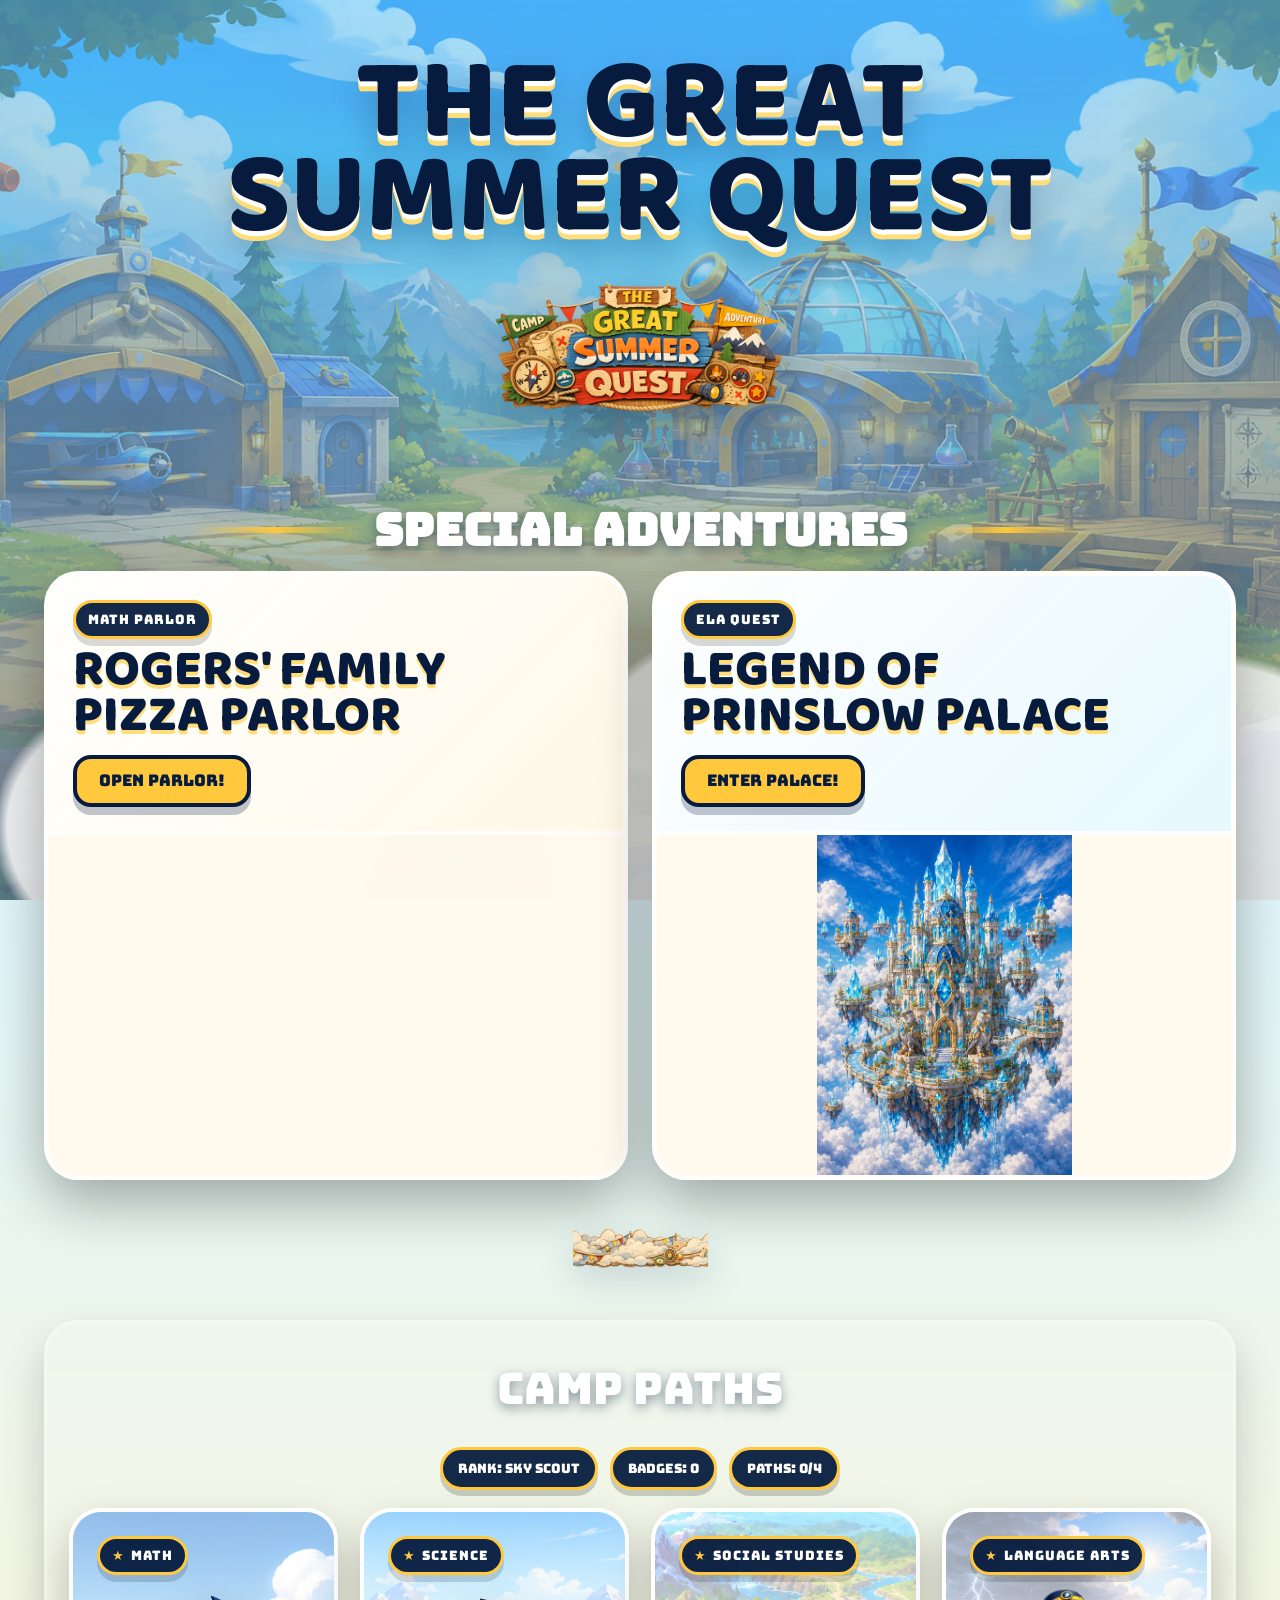
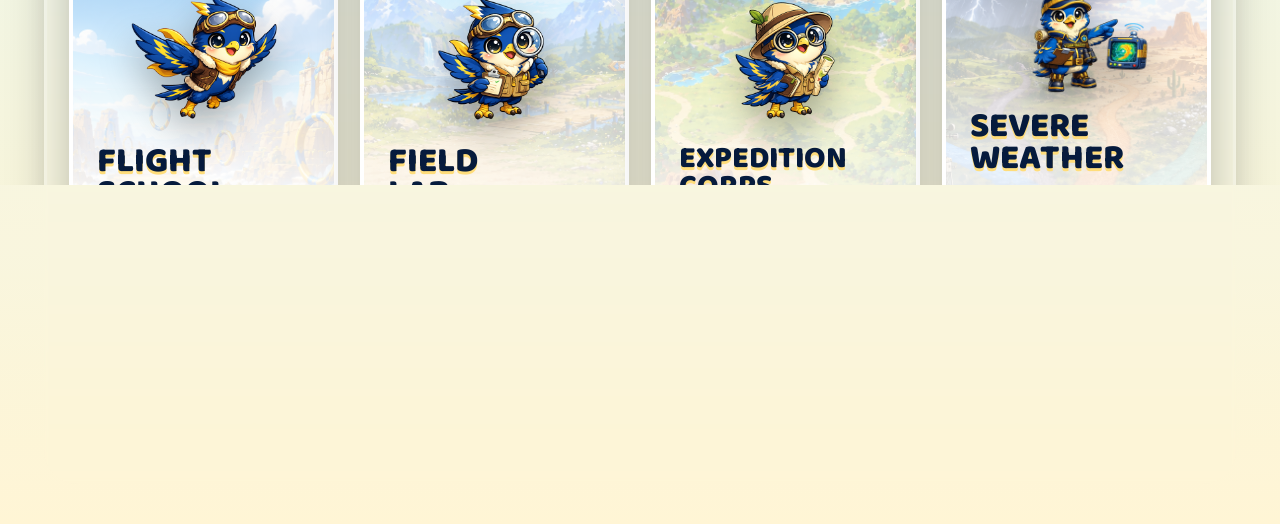
==== index.html @ ef9c2840 "Add files via upload" ====
<!DOCTYPE html>
<html lang="en">
<head>
<meta charset="UTF-8" />
<meta name="viewport" content="width=device-width, initial-scale=1.0" />
<title>The Great Summer Quest</title>
<link rel="preconnect" href="https://fonts.googleapis.com">
<link rel="preconnect" href="https://fonts.gstatic.com" crossorigin>
<link href="https://fonts.googleapis.com/css2?family=Baloo+2:wght@700;800&family=Bungee&family=Atkinson+Hyperlegible:wght@400;700;800&display=swap" rel="stylesheet">
<style>
:root{--navy:#061b3d;--gold:#ffc83d;--gold2:#ffdd7a;--cream:#fff8e7;--ink:#071b3b;--shadow:0 22px 56px rgba(0,0,0,.32)}
*{box-sizing:border-box}html,body{min-height:100%}
body{margin:0;font-family:'Atkinson Hyperlegible',system-ui,sans-serif;color:var(--ink);background:linear-gradient(180deg,#7fd0ff 0%,#dff7ff 38%,#fff4cf 100%);overflow-x:hidden}
body:before{content:"";position:fixed;inset:0;background-image:url('bg-summer-quest-sky.png'),url('bg-camp.png');background-size:cover;background-position:center;opacity:.42;filter:saturate(1.08) contrast(1.02);pointer-events:none}
body:after{content:"";position:fixed;inset:0;background:radial-gradient(ellipse at 15% 92%,rgba(255,255,255,.88) 0 12%,transparent 13%),radial-gradient(ellipse at 58% 95%,rgba(255,255,255,.78) 0 18%,transparent 19%),radial-gradient(ellipse at 92% 90%,rgba(255,255,255,.82) 0 13%,transparent 14%),linear-gradient(180deg,rgba(6,27,61,.02),rgba(6,27,61,.35));pointer-events:none}
a{text-decoration:none;color:inherit}.page{position:relative;z-index:1;min-height:100vh;padding:28px clamp(16px,4vw,44px) 40px;display:grid;gap:28px}
.title-screen{min-height:300px;display:grid;place-items:center;text-align:center;padding:28px 10px 8px}
.main-title{font-family:'Baloo 2',system-ui,sans-serif;font-weight:800;font-size:clamp(54px,9vw,132px);line-height:.82;margin:0;color:var(--navy);text-shadow:0 5px 0 #fff,0 10px 0 var(--gold2),0 20px 32px rgba(6,27,61,.28);text-transform:uppercase}
.quest-sign{width:min(760px,86vw);max-height:210px;object-fit:contain;margin-top:12px;filter:drop-shadow(0 22px 28px rgba(6,27,61,.28));animation:signFloat 2.8s ease-in-out infinite alternate}@keyframes signFloat{from{transform:translateY(4px) rotate(-.4deg)}to{transform:translateY(-8px) rotate(.4deg)}}
.section-shell{display:grid;gap:18px}.section-heading{display:flex;align-items:center;justify-content:center;gap:14px;text-align:center;color:white;text-shadow:0 4px 12px rgba(6,27,61,.42)}.section-heading h2{font-family:'Bungee',system-ui;font-size:clamp(26px,3.5vw,48px);line-height:1;margin:0;color:white}.section-heading:before,.section-heading:after{content:"";height:6px;width:min(170px,18vw);border-radius:999px;background:linear-gradient(90deg,transparent,var(--gold),transparent);box-shadow:0 3px 12px rgba(255,200,61,.4)}
.destinations{display:grid;grid-template-columns:repeat(2,minmax(0,1fr));gap:24px}.destination-card{position:relative;overflow:hidden;border-radius:34px;border:5px solid rgba(255,255,255,.84);box-shadow:var(--shadow);color:var(--navy);background:rgba(255,248,231,.98);display:grid;grid-template-rows:auto minmax(340px,1fr);min-height:570px;transform:translateY(0);transition:transform .24s ease,box-shadow .24s ease,border-color .24s ease}.destination-card:hover,.destination-card:focus-visible{transform:translateY(-8px);border-color:var(--gold);box-shadow:0 32px 70px rgba(0,0,0,.42);outline:none}
.destination-copy{position:relative;z-index:2;padding:24px;display:grid;gap:8px;align-content:start;background:linear-gradient(135deg,rgba(255,255,255,.98),rgba(255,248,231,.96));border-bottom:4px solid rgba(255,255,255,.86)}.destination-card.palace .destination-copy{background:linear-gradient(135deg,rgba(255,255,255,.98),rgba(229,248,255,.97))}
.destination-kicker,.subject{justify-self:start;font-family:'Bungee',system-ui;font-size:13px;letter-spacing:.08em;color:white;background:rgba(6,27,61,.94);border:3px solid var(--gold);border-radius:999px;padding:8px 12px;box-shadow:0 7px 0 rgba(0,0,0,.15)}.subject:before{content:"★";margin-right:6px;color:var(--gold)}
.destination-title{font-family:'Baloo 2',system-ui,sans-serif;font-weight:800;font-size:clamp(34px,4vw,60px);line-height:.9;margin:0;color:var(--navy);text-shadow:0 4px 0 var(--gold2);text-transform:uppercase}
.destination-button,.game-button{justify-self:start;display:inline-flex;align-items:center;justify-content:center;min-height:52px;margin-top:8px;padding:0 22px;border-radius:18px;border:4px solid var(--navy);background:var(--gold);color:var(--navy);font-family:'Bungee',system-ui;font-size:16px;box-shadow:0 8px 0 rgba(6,27,61,.25);transition:transform .18s ease,box-shadow .18s ease}.destination-card:hover .destination-button,.path-card:hover .game-button,.destination-card:focus-visible .destination-button,.path-card:focus-visible .game-button{transform:translateY(-2px);box-shadow:0 10px 0 rgba(6,27,61,.25)}
.destination-image{min-height:340px;background-image:var(--dest-img);background-size:contain;background-repeat:no-repeat;background-position:center;background-color:rgba(255,255,255,.22);transition:transform .28s ease,filter .28s ease}.destination-card.pizza .destination-image{background-size:cover}.destination-card:hover .destination-image,.destination-card:focus-visible .destination-image{transform:scale(1.035);filter:saturate(1.06) brightness(1.03)}.destination-card.pizza{--dest-img:url('card-pizza-parlor.png')}.destination-card.palace{--dest-img:url('card-prinslow-palace.png')}
.cloud-divider{height:90px;background:url('cloud-divider.png') center/contain no-repeat;filter:drop-shadow(0 12px 18px rgba(6,27,61,.16));margin:-4px 0 -2px}
.camp-section{display:grid;gap:18px;background:rgba(255,255,255,.13);border:3px solid rgba(255,255,255,.26);border-radius:34px;padding:22px;box-shadow:0 20px 42px rgba(0,0,0,.18);backdrop-filter:blur(2px)}.camp-banner{display:grid;place-items:center;min-height:96px;background:url('camp-paths-banner.png') center/contain no-repeat;margin:-4px 0 -8px}.camp-title-fallback{font-family:'Bungee',system-ui;color:white;text-shadow:0 4px 12px rgba(6,27,61,.42);font-size:clamp(28px,3.4vw,46px);line-height:1}
.camp-progress-row{display:flex;justify-content:center;flex-wrap:wrap;gap:12px}.chip{font-family:'Bungee',system-ui;font-size:13px;color:#fff;background:rgba(6,27,61,.94);border:3px solid var(--gold);border-radius:999px;padding:10px 15px;box-shadow:0 6px 0 rgba(0,0,0,.18)}
.paths{display:grid;grid-template-columns:repeat(4,minmax(0,1fr));gap:22px}.path-card{min-height:315px;display:flex;flex-direction:column;justify-content:space-between;color:var(--navy);border:4px solid rgba(255,255,255,.82);border-radius:32px;overflow:hidden;background:rgba(255,255,255,.94);box-shadow:0 20px 42px rgba(0,0,0,.25);position:relative;transform:translateY(0);transition:transform .22s ease,box-shadow .22s ease,border-color .22s ease}.path-card:hover,.path-card:focus-visible{transform:translateY(-8px);box-shadow:0 26px 54px rgba(0,0,0,.34);border-color:var(--gold);outline:none}.path-card:before{content:"";position:absolute;inset:0;background-size:cover;background-position:center;opacity:.68;transform:scale(1.04);transition:opacity .22s ease,transform .22s ease}.path-card:hover:before{opacity:.84;transform:scale(1.08)}.path-card:after{content:"";position:absolute;inset:0;background:linear-gradient(180deg,rgba(255,255,255,.26) 0%,rgba(255,255,255,.78) 56%,rgba(255,255,255,.97) 100%)}
.flight:before{background-image:url('bg-canyon.png')}.lab:before{background-image:url('bg-lab.png')}.expedition:before{background-image:url('bg-geography.png')}.storm:before{background-image:url('bg-storm.png')}.card-inner{position:relative;z-index:1;min-height:315px;display:grid;grid-template-rows:auto 1fr auto;padding:24px}.character-wrap{display:flex;align-items:center;justify-content:center;min-height:135px}.path-character{width:178px;max-height:170px;object-fit:contain;filter:drop-shadow(0 17px 18px rgba(0,0,0,.31));transition:transform .22s ease}.path-card:hover .path-character{transform:translateY(-6px) scale(1.07)}.path-title{font-family:'Baloo 2',system-ui,sans-serif;font-weight:800;font-size:clamp(31px,2.75vw,45px);line-height:.92;margin:0 0 8px;color:var(--navy);text-transform:uppercase;text-shadow:0 3px 0 var(--gold2)}.expedition-title{font-size:clamp(27px,2.4vw,39px)}.path-line{margin:0 0 14px;font-size:17px;line-height:1.28;font-weight:900;color:#12325d}.button-row{display:flex;align-items:center;justify-content:flex-start}
.camp-goal{display:flex;align-items:center;justify-content:space-between;gap:18px;background:rgba(255,248,231,.94);border:4px solid rgba(255,255,255,.74);border-radius:28px;padding:18px 22px;color:var(--navy)}.camp-goal strong{font-family:'Bungee',system-ui;font-size:clamp(18px,2vw,26px)}.goal-track{flex:1;height:18px;min-width:160px;border-radius:999px;background:#d6e2ef;border:3px solid #fff;overflow:hidden;box-shadow:inset 0 2px 6px rgba(0,0,0,.16)}.goal-fill{height:100%;width:0%;background:linear-gradient(90deg,var(--gold),#52d273);border-radius:999px;transition:width .4s ease}.wipe{position:fixed;inset:0;z-index:10;background:radial-gradient(circle at center,var(--gold) 0%,var(--navy) 70%);opacity:0;pointer-events:none;transform:scale(.6);transition:opacity .24s ease,transform .34s ease}.wipe.on{opacity:1;transform:scale(1.4)}
.sparkle-layer{position:fixed;inset:0;z-index:0;overflow:hidden;pointer-events:none}.sparkle{position:absolute;width:9px;height:9px;border-radius:50%;background:rgba(255,200,61,.72);box-shadow:0 0 18px rgba(255,221,122,.85);animation:sparkleFloat var(--speed,8s) ease-in-out infinite alternate;opacity:.72}@keyframes sparkleFloat{from{transform:translate3d(0,0,0) scale(.72)}to{transform:translate3d(var(--drift,24px),-34px,0) scale(1.12)}}
@media (prefers-reduced-motion:reduce){.quest-sign,.sparkle{animation:none}.path-card,.path-card:hover,.path-card:focus-visible,.destination-card,.destination-card:hover,.destination-card:focus-visible{transition:none;transform:none}}
@media (max-width:1180px){.paths{grid-template-columns:repeat(2,1fr)}.destinations{grid-template-columns:1fr}.destination-card{min-height:540px}}
@media (max-width:760px){.page{padding:18px 14px 30px;gap:22px}.title-screen{min-height:240px}.main-title{font-size:clamp(48px,15vw,76px)}.quest-sign{max-height:150px}.destination-card{grid-template-rows:auto minmax(260px,1fr);min-height:0}.destination-image{min-height:280px}.destination-title{font-size:38px}.paths{grid-template-columns:1fr}.path-card,.card-inner{min-height:285px}.camp-goal{flex-direction:column;text-align:center}.goal-track{width:100%}}
</style>
</head>
<body>
<div class="sparkle-layer" aria-hidden="true"></div>
<div class="page">
<header class="title-screen" aria-label="The Great Summer Quest"><div><h1 class="main-title">THE GREAT<br>SUMMER QUEST</h1><img class="quest-sign" src="hero-summer-quest-sign.png" alt="" aria-hidden="true"></div></header>

<section class="section-shell" aria-label="Special Adventures">
<div class="section-heading"><h2>SPECIAL ADVENTURES</h2></div>
<div class="destinations">
<a class="destination-card pizza" href="pizza-parlor.html" data-go aria-label="Open The Rogers' Family Pizza Parlor"><div class="destination-copy"><div class="destination-kicker">MATH PARLOR</div><h2 class="destination-title">Rogers' Family<br>Pizza Parlor</h2><span class="destination-button">OPEN PARLOR!</span></div><div class="destination-image" aria-hidden="true"></div></a>
<a class="destination-card palace" href="prinslow-palace.html" data-go aria-label="Open Legend of Prinslow Palace"><div class="destination-copy"><div class="destination-kicker">ELA QUEST</div><h2 class="destination-title">Legend of<br>Prinslow Palace</h2><span class="destination-button">ENTER PALACE!</span></div><div class="destination-image" aria-hidden="true"></div></a>
</div>
</section>

<div class="cloud-divider" aria-hidden="true"></div>

<section class="camp-section" aria-label="Camp Paths">
<div class="camp-banner" aria-hidden="true"><span class="camp-title-fallback">CAMP PATHS</span></div>
<div class="camp-progress-row" aria-label="Camp progress tracker"><span class="chip">RANK: <span id="rankName">SKY SCOUT</span></span><span class="chip">BADGES: <span id="badgeCount">0</span></span><span class="chip">PATHS: <span id="pathCount">0</span>/4</span></div>
<main class="paths" aria-label="Choose a Falcon Adventure Camp path">
<a class="path-card flight" href="flight-school.html" data-go><div class="card-inner"><div class="subject">MATH</div><div class="character-wrap"><img class="path-character" src="falcon-pilot.png" alt="Pilot falcon"></div><div><h2 class="path-title">Flight<br>School</h2><p class="path-line">Earn math badges in the sky.</p><div class="button-row"><span class="game-button">TAKE OFF!</span></div></div></div></a>
<a class="path-card lab" href="field-lab.html" data-go><div class="card-inner"><div class="subject">SCIENCE</div><div class="character-wrap"><img class="path-character" src="falcon-science.png" alt="Scientist falcon"></div><div><h2 class="path-title">Field<br>Lab</h2><p class="path-line">Explore habitats, animals, and weather.</p><div class="button-row"><span class="game-button">EXPLORE!</span></div></div></div></a>
<a class="path-card expedition" href="expedition-corps.html" data-go><div class="card-inner"><div class="subject">SOCIAL STUDIES</div><div class="character-wrap"><img class="path-character" src="falcon-explorer.png" alt="Explorer falcon"></div><div><h2 class="path-title expedition-title">Expedition<br>Corps</h2><p class="path-line">Explore helpers, places, and choices.</p><div class="button-row"><span class="game-button">LET'S GO!</span></div></div></div></a>
<a class="path-card storm" href="storm-watch.html" data-go><div class="card-inner"><div class="subject">LANGUAGE ARTS</div><div class="character-wrap"><img class="path-character" src="falcon-storm-tracker-card.png" alt="Storm tracker falcon"></div><div><h2 class="path-title">Severe<br>Weather</h2><p class="path-line">Track storms, study climates, and plan a story.</p><div class="button-row"><span class="game-button">START!</span></div></div></div></a>
</main>
<section class="camp-goal" aria-label="Camp progress"><strong>🏆 COMPLETE ALL 4 PATHS</strong><div class="goal-track"><div class="goal-fill" id="goalFill"></div></div><strong id="goalText">0%</strong></section>
</section>
</div>
<div class="wipe" id="wipe" aria-hidden="true"></div>
<script>
(()=>{const layer=document.querySelector('.sparkle-layer');if(layer&&!window.matchMedia('(prefers-reduced-motion: reduce)').matches){const spots=[[8,82,18],[18,20,28],[31,74,36],[48,18,22],[62,78,30],[77,24,26],[89,70,34],[94,38,20]];spots.forEach(([left,top,drift],i)=>{const dot=document.createElement('span');dot.className='sparkle';dot.style.left=left+'%';dot.style.top=top+'%';dot.style.setProperty('--drift',drift+'px');dot.style.setProperty('--speed',(6+(i%4))+'s');dot.style.animationDelay=(-i*.7)+'s';layer.appendChild(dot);});}})();
</script>
<script src="camp.js"></script>
<script src="dev-tools.js"></script>
</body>
</html>
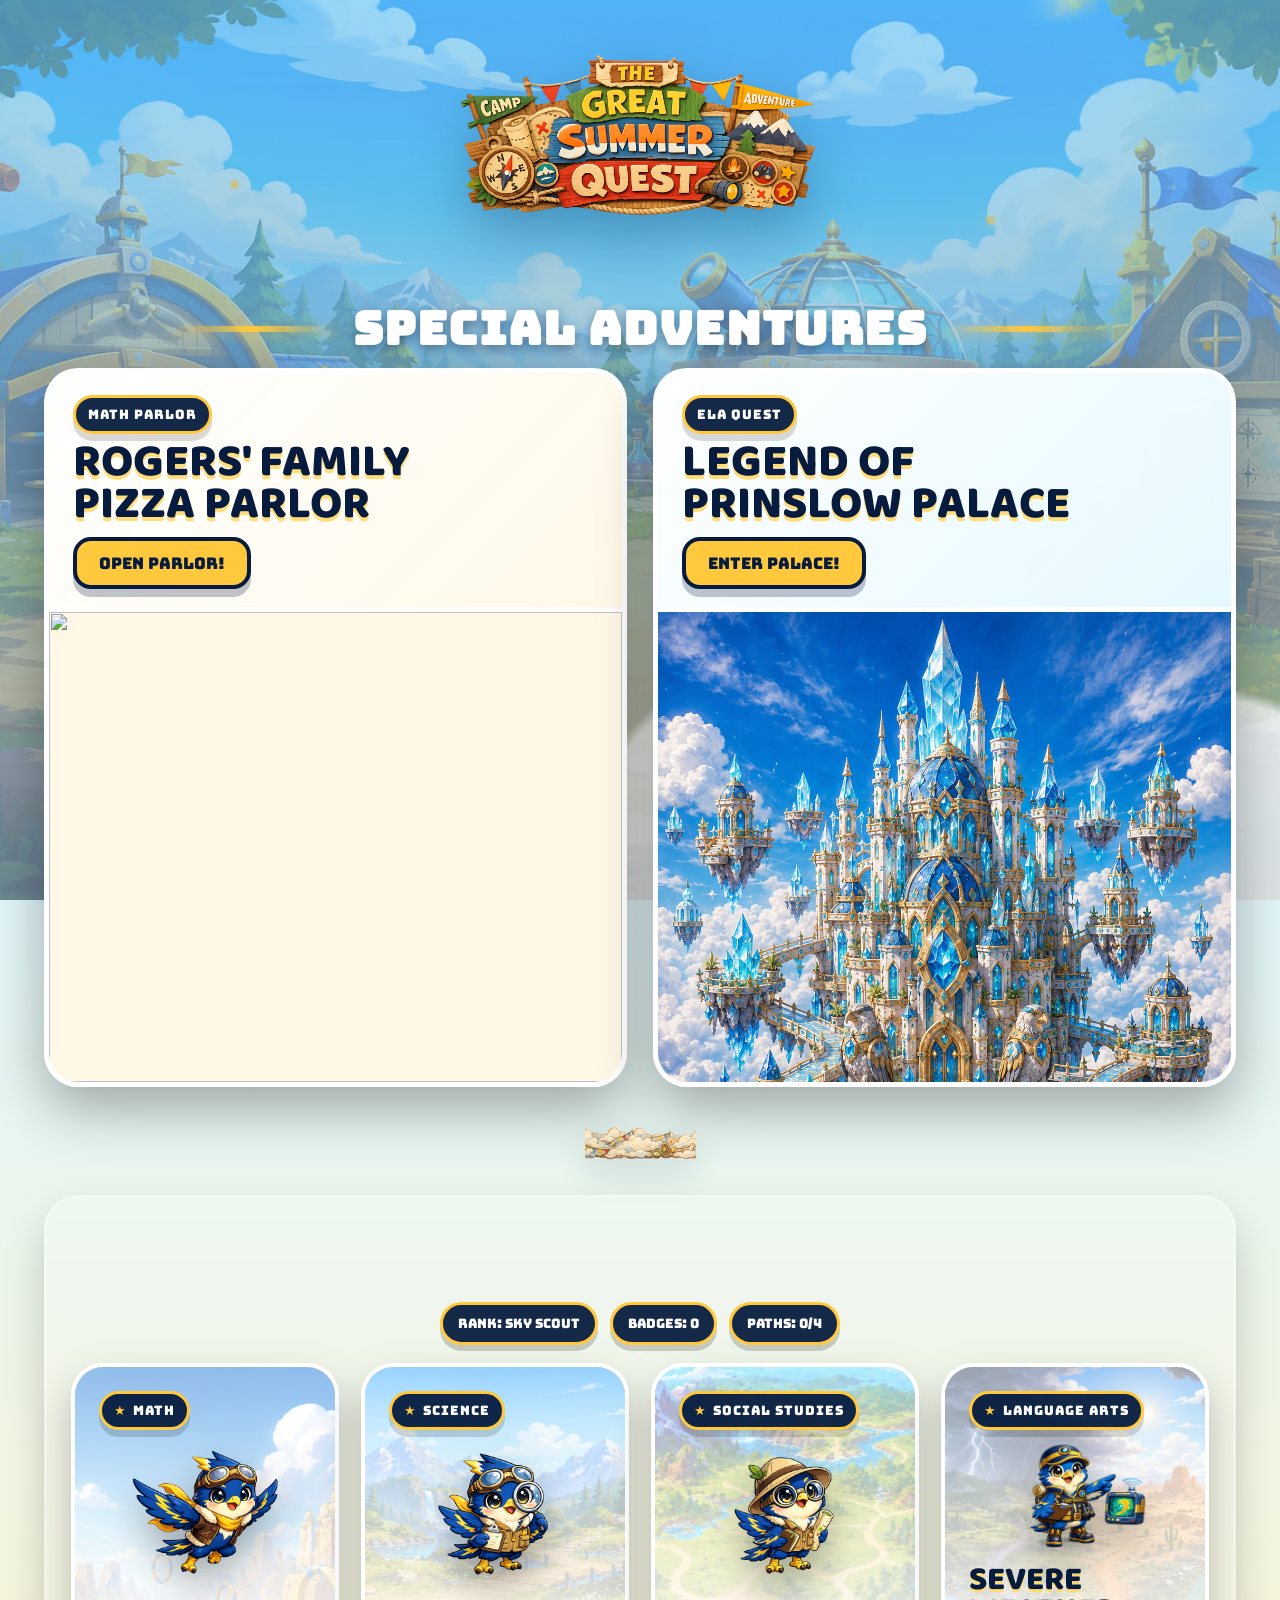
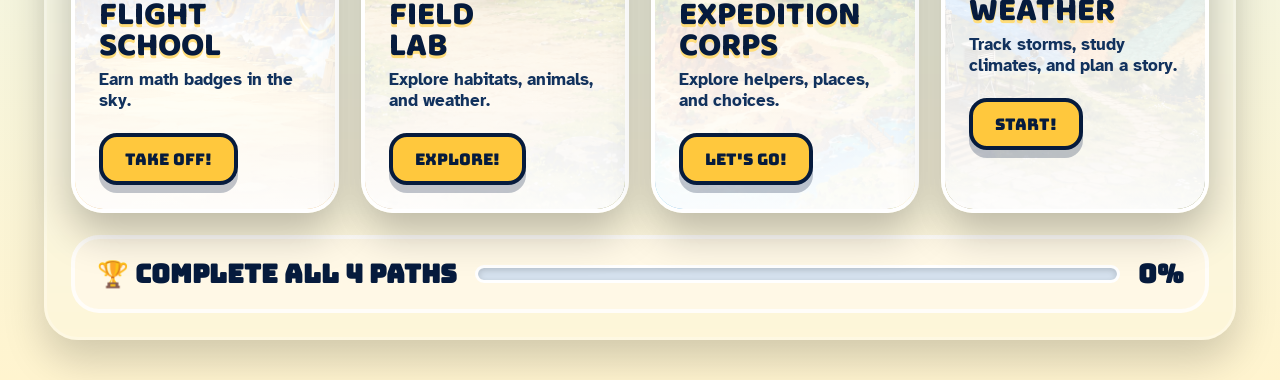
==== commit 39d782ec: "Add files via upload" ====
--- a/index.html
+++ b/index.html
@@ -34,25 +34,201 @@
 @media (prefers-reduced-motion:reduce){.quest-sign,.sparkle{animation:none}.path-card,.path-card:hover,.path-card:focus-visible,.destination-card,.destination-card:hover,.destination-card:focus-visible{transition:none;transform:none}}
 @media (max-width:1180px){.paths{grid-template-columns:repeat(2,1fr)}.destinations{grid-template-columns:1fr}.destination-card{min-height:540px}}
 @media (max-width:760px){.page{padding:18px 14px 30px;gap:22px}.title-screen{min-height:240px}.main-title{font-size:clamp(48px,15vw,76px)}.quest-sign{max-height:150px}.destination-card{grid-template-rows:auto minmax(260px,1fr);min-height:0}.destination-image{min-height:280px}.destination-title{font-size:38px}.paths{grid-template-columns:1fr}.path-card,.card-inner{min-height:285px}.camp-goal{flex-direction:column;text-align:center}.goal-track{width:100%}}
+
+/* Homepage polish v14 */
+body:before{
+  opacity:.34;
+}
+body:after{
+  background:
+    radial-gradient(ellipse at 18% 94%,rgba(255,255,255,.86) 0 11%,transparent 12%),
+    radial-gradient(ellipse at 59% 98%,rgba(255,255,255,.70) 0 16%,transparent 17%),
+    radial-gradient(ellipse at 92% 93%,rgba(255,255,255,.78) 0 12%,transparent 13%),
+    linear-gradient(180deg,rgba(6,27,61,.03),rgba(6,27,61,.30));
+}
+.page{
+  gap:24px;
+  padding-top:18px;
+}
+.title-screen{
+  min-height:220px;
+  padding:6px 10px 0;
+}
+.main-title{display:none}
+.hero-sign{
+  width:min(900px,88vw);
+  max-height:260px;
+  margin:0 auto;
+  object-fit:contain;
+}
+.section-heading{
+  margin-top:-2px;
+}
+.section-heading h2{
+  font-size:clamp(28px,3.6vw,50px);
+  color:#fff;
+  letter-spacing:.03em;
+}
+.special-shell{
+  gap:16px;
+}
+.destinations{
+  grid-template-columns:repeat(2,minmax(0,1fr));
+  gap:26px;
+  align-items:stretch;
+}
+.destination-card{
+  min-height:0;
+  display:grid;
+  grid-template-rows:auto 1fr;
+  border-radius:34px;
+  background:rgba(255,255,255,.92);
+  overflow:hidden;
+}
+.destination-copy{
+  padding:22px 24px 18px;
+  min-height:190px;
+  border-bottom:5px solid rgba(255,255,255,.9);
+}
+.destination-title{
+  font-size:clamp(34px,3.6vw,56px);
+}
+.destination-button{
+  margin-top:4px;
+}
+.destination-image{display:none}
+.destination-art{
+  display:block;
+  width:100%;
+  height:100%;
+  min-height:390px;
+  max-height:470px;
+  object-fit:cover;
+  object-position:center;
+  background:#fff8e7;
+  transition:transform .28s ease, filter .28s ease;
+}
+.destination-card.palace .destination-art{
+  object-fit:cover;
+  object-position:center top;
+}
+.destination-card:hover .destination-art,
+.destination-card:focus-visible .destination-art{
+  transform:scale(1.035);
+  filter:saturate(1.06) brightness(1.03);
+}
+.cloud-divider{
+  height:74px;
+  margin:-4px 0 -10px;
+  opacity:.95;
+}
+.camp-section{
+  margin-top:0;
+  padding:24px;
+  background:rgba(255,255,255,.18);
+}
+.camp-banner{
+  min-height:72px;
+  background-size:contain;
+  margin:-8px 0 -2px;
+}
+.camp-title-fallback{
+  display:none;
+}
+.camp-progress-row{
+  margin-top:0;
+}
+.paths{
+  gap:22px;
+}
+.path-card{
+  min-height:330px;
+}
+.card-inner{
+  min-height:330px;
+}
+.path-title{
+  font-size:clamp(32px,2.6vw,43px);
+}
+.path-line{
+  font-size:16.5px;
+}
+.camp-goal{
+  margin-top:4px;
+}
+@media (max-width:1180px){
+  .destinations{grid-template-columns:1fr}
+  .destination-card{
+    grid-template-columns:minmax(320px,.74fr) 1fr;
+    grid-template-rows:1fr;
+    min-height:360px;
+  }
+  .destination-copy{
+    min-height:0;
+    border-bottom:0;
+    border-right:5px solid rgba(255,255,255,.9);
+    align-content:center;
+  }
+  .destination-art{
+    min-height:360px;
+    max-height:none;
+  }
+}
+@media (max-width:760px){
+  .title-screen{min-height:150px}
+  .hero-sign{max-height:160px}
+  .destination-card{
+    grid-template-columns:1fr;
+    grid-template-rows:auto 1fr;
+  }
+  .destination-copy{
+    border-right:0;
+    border-bottom:5px solid rgba(255,255,255,.9);
+    min-height:auto;
+  }
+  .destination-art{
+    min-height:270px;
+  }
+  .destination-title{font-size:36px}
+  .camp-section{padding:16px}
+  .camp-banner{min-height:54px}
+}
+
 </style>
 </head>
 <body>
 <div class="sparkle-layer" aria-hidden="true"></div>
 <div class="page">
-<header class="title-screen" aria-label="The Great Summer Quest"><div><h1 class="main-title">THE GREAT<br>SUMMER QUEST</h1><img class="quest-sign" src="hero-summer-quest-sign.png" alt="" aria-hidden="true"></div></header>
-
-<section class="section-shell" aria-label="Special Adventures">
+<header class="title-screen" aria-label="The Great Summer Quest">
+  <img class="quest-sign hero-sign" src="hero-summer-quest-sign.png" alt="The Great Summer Quest">
+</header>
+
+<section class="section-shell special-shell" aria-label="Special Adventures">
 <div class="section-heading"><h2>SPECIAL ADVENTURES</h2></div>
 <div class="destinations">
-<a class="destination-card pizza" href="pizza-parlor.html" data-go aria-label="Open The Rogers' Family Pizza Parlor"><div class="destination-copy"><div class="destination-kicker">MATH PARLOR</div><h2 class="destination-title">Rogers' Family<br>Pizza Parlor</h2><span class="destination-button">OPEN PARLOR!</span></div><div class="destination-image" aria-hidden="true"></div></a>
-<a class="destination-card palace" href="prinslow-palace.html" data-go aria-label="Open Legend of Prinslow Palace"><div class="destination-copy"><div class="destination-kicker">ELA QUEST</div><h2 class="destination-title">Legend of<br>Prinslow Palace</h2><span class="destination-button">ENTER PALACE!</span></div><div class="destination-image" aria-hidden="true"></div></a>
+<a class="destination-card pizza" href="pizza-parlor.html" data-go aria-label="Open The Rogers' Family Pizza Parlor">
+  <div class="destination-copy">
+    <div class="destination-kicker">MATH PARLOR</div>
+    <h2 class="destination-title">Rogers' Family<br>Pizza Parlor</h2>
+    <span class="destination-button">OPEN PARLOR!</span>
+  </div>
+  <img class="destination-art" src="card-pizza-parlor.png" alt="" aria-hidden="true">
+</a>
+<a class="destination-card palace" href="prinslow-palace.html" data-go aria-label="Open Legend of Prinslow Palace">
+  <div class="destination-copy">
+    <div class="destination-kicker">ELA QUEST</div>
+    <h2 class="destination-title">Legend of<br>Prinslow Palace</h2>
+    <span class="destination-button">ENTER PALACE!</span>
+  </div>
+  <img class="destination-art" src="card-prinslow-palace.png" alt="" aria-hidden="true">
+</a>
 </div>
 </section>
 
 <div class="cloud-divider" aria-hidden="true"></div>
 
 <section class="camp-section" aria-label="Camp Paths">
-<div class="camp-banner" aria-hidden="true"><span class="camp-title-fallback">CAMP PATHS</span></div>
+<div class="camp-banner" aria-hidden="true"><span class="camp-title-fallback"></span></div>
 <div class="camp-progress-row" aria-label="Camp progress tracker"><span class="chip">RANK: <span id="rankName">SKY SCOUT</span></span><span class="chip">BADGES: <span id="badgeCount">0</span></span><span class="chip">PATHS: <span id="pathCount">0</span>/4</span></div>
 <main class="paths" aria-label="Choose a Falcon Adventure Camp path">
 <a class="path-card flight" href="flight-school.html" data-go><div class="card-inner"><div class="subject">MATH</div><div class="character-wrap"><img class="path-character" src="falcon-pilot.png" alt="Pilot falcon"></div><div><h2 class="path-title">Flight<br>School</h2><p class="path-line">Earn math badges in the sky.</p><div class="button-row"><span class="game-button">TAKE OFF!</span></div></div></div></a>
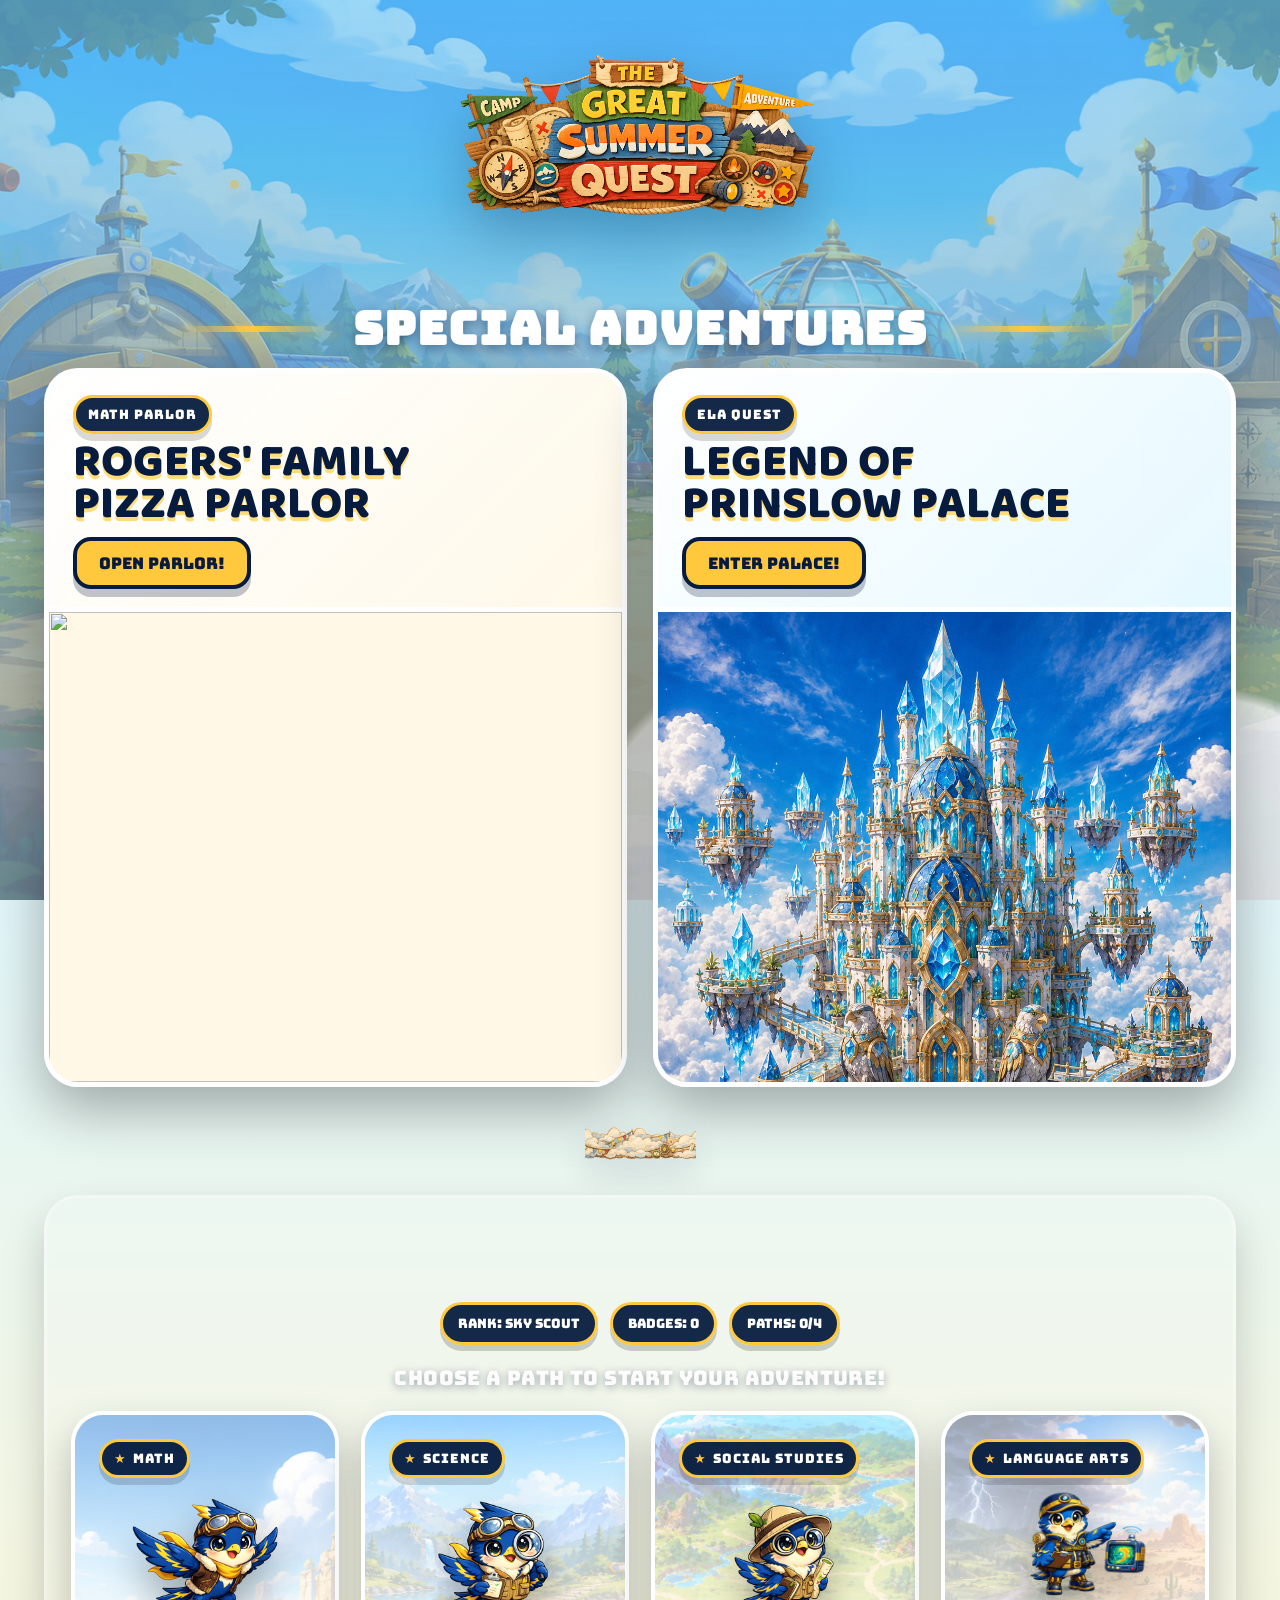
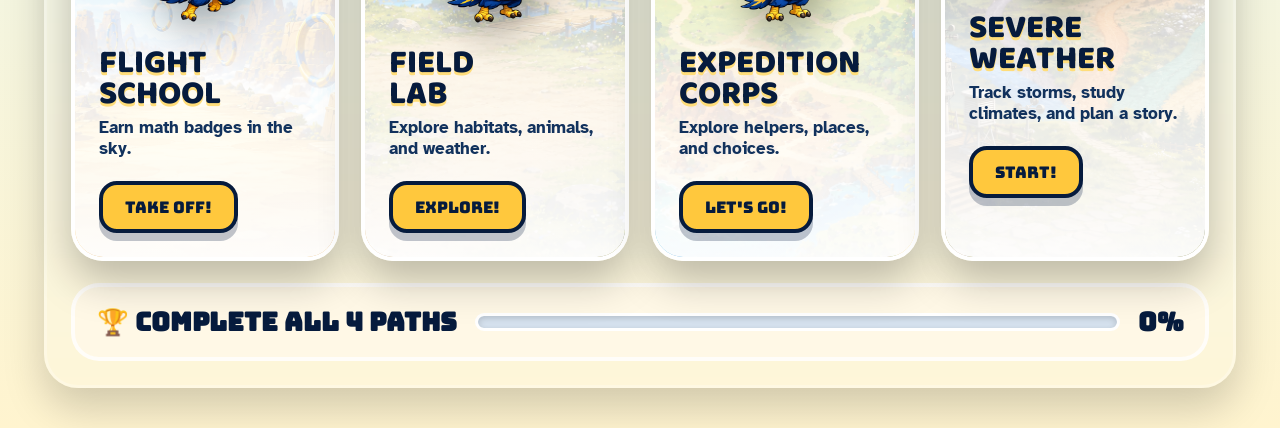
==== commit 359d5b1a: "Add files via upload" ====
--- a/index.html
+++ b/index.html
@@ -194,6 +194,62 @@
   .camp-banner{min-height:54px}
 }
 
+/* ── Guide speech bubble ─────────────────────────────────────────── */
+.guide-speech{
+  text-align:center;
+  font-family:'Bungee',system-ui;
+  font-size:clamp(15px,1.6vw,20px);
+  color:rgba(255,255,255,.92);
+  text-shadow:0 2px 8px rgba(6,27,61,.38);
+  margin:2px 0 0;
+  min-height:1.4em;
+  letter-spacing:.02em;
+}
+
+/* ── Path card complete badge ────────────────────────────────────── */
+.path-card.path-done{
+  border-color:var(--gold);
+}
+.path-card.path-done::after{
+  /* Override the existing ::after gradient to keep a slight warm tint */
+  background:linear-gradient(180deg,rgba(255,248,200,.28) 0%,rgba(255,255,255,.78) 56%,rgba(255,248,200,.97) 100%);
+}
+.path-card.path-done .card-inner::before{
+  content:'✓ COMPLETE';
+  position:absolute;
+  top:14px;right:14px;
+  background:var(--gold);
+  color:var(--navy);
+  border:2px solid var(--navy);
+  border-radius:999px;
+  padding:5px 10px;
+  font-family:'Bungee',system-ui;
+  font-size:12px;
+  letter-spacing:.06em;
+  box-shadow:0 4px 0 rgba(6,27,61,.2);
+  z-index:2;
+}
+
+/* ── Palace complete badge ───────────────────────────────────────── */
+.destination-card.palace-done{
+  border-color:var(--gold);
+}
+.destination-card.palace-done .destination-copy::after{
+  content:'🏆 KEEPER OF THE PALACE';
+  display:block;
+  margin-top:8px;
+  background:var(--gold);
+  color:var(--navy);
+  border:2px solid var(--navy);
+  border-radius:999px;
+  padding:7px 13px;
+  font-family:'Bungee',system-ui;
+  font-size:13px;
+  letter-spacing:.06em;
+  width:fit-content;
+  box-shadow:0 5px 0 rgba(6,27,61,.2);
+}
+
 </style>
 </head>
 <body>
@@ -230,6 +286,7 @@
 <section class="camp-section" aria-label="Camp Paths">
 <div class="camp-banner" aria-hidden="true"><span class="camp-title-fallback"></span></div>
 <div class="camp-progress-row" aria-label="Camp progress tracker"><span class="chip">RANK: <span id="rankName">SKY SCOUT</span></span><span class="chip">BADGES: <span id="badgeCount">0</span></span><span class="chip">PATHS: <span id="pathCount">0</span>/4</span></div>
+<p class="guide-speech" id="guideSpeech" aria-live="polite"></p>
 <main class="paths" aria-label="Choose a Falcon Adventure Camp path">
 <a class="path-card flight" href="flight-school.html" data-go><div class="card-inner"><div class="subject">MATH</div><div class="character-wrap"><img class="path-character" src="falcon-pilot.png" alt="Pilot falcon"></div><div><h2 class="path-title">Flight<br>School</h2><p class="path-line">Earn math badges in the sky.</p><div class="button-row"><span class="game-button">TAKE OFF!</span></div></div></div></a>
 <a class="path-card lab" href="field-lab.html" data-go><div class="card-inner"><div class="subject">SCIENCE</div><div class="character-wrap"><img class="path-character" src="falcon-science.png" alt="Scientist falcon"></div><div><h2 class="path-title">Field<br>Lab</h2><p class="path-line">Explore habitats, animals, and weather.</p><div class="button-row"><span class="game-button">EXPLORE!</span></div></div></div></a>
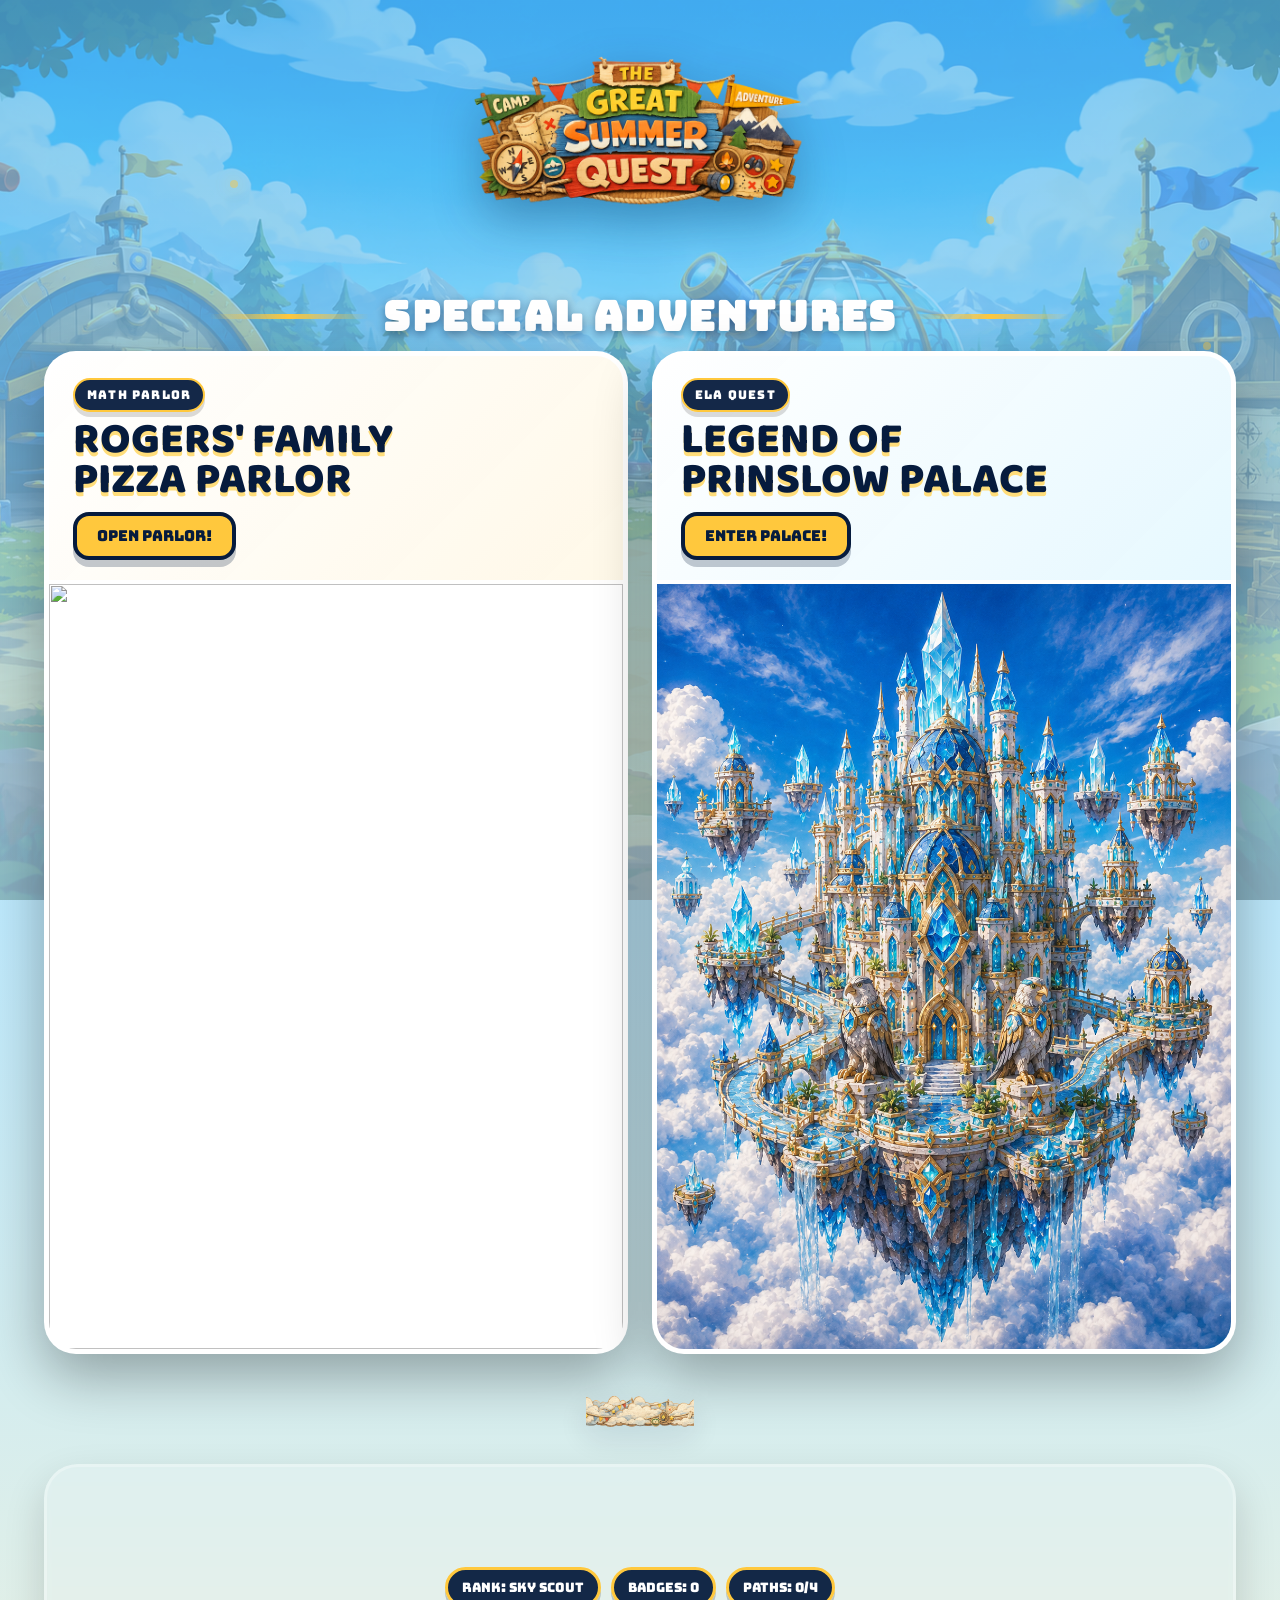
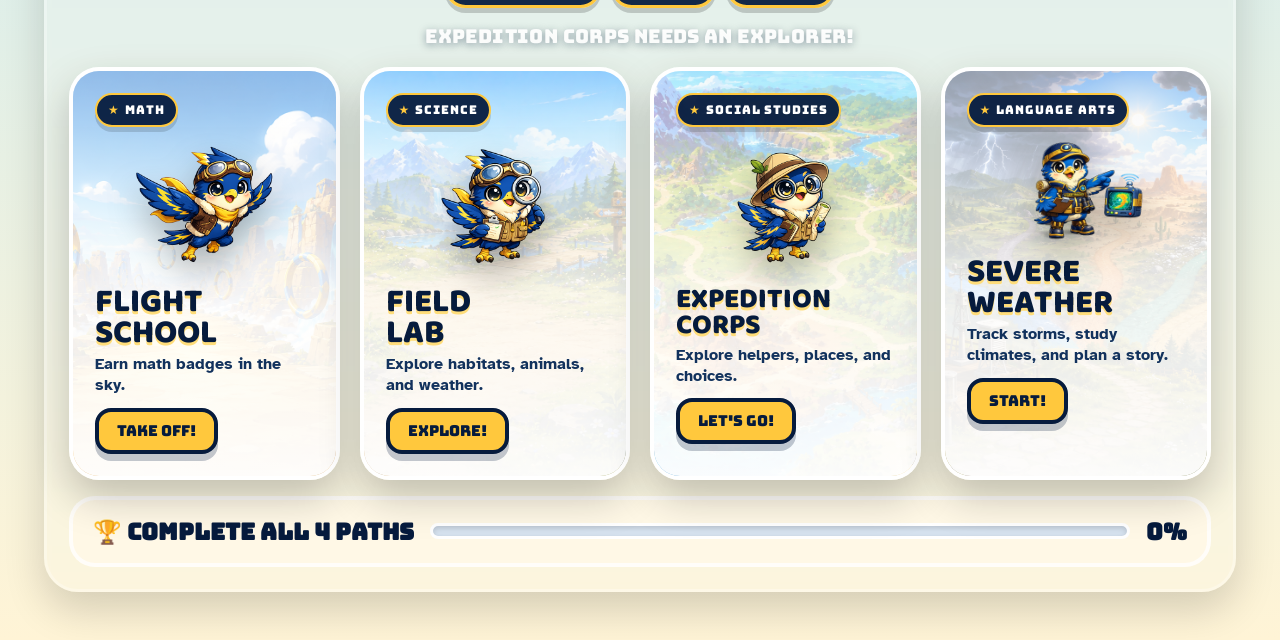
==== commit f6edc69a: "Add files via upload" ====
--- a/index.html
+++ b/index.html
@@ -8,297 +8,659 @@
 <link rel="preconnect" href="https://fonts.gstatic.com" crossorigin>
 <link href="https://fonts.googleapis.com/css2?family=Baloo+2:wght@700;800&family=Bungee&family=Atkinson+Hyperlegible:wght@400;700;800&display=swap" rel="stylesheet">
 <style>
-:root{--navy:#061b3d;--gold:#ffc83d;--gold2:#ffdd7a;--cream:#fff8e7;--ink:#071b3b;--shadow:0 22px 56px rgba(0,0,0,.32)}
-*{box-sizing:border-box}html,body{min-height:100%}
-body{margin:0;font-family:'Atkinson Hyperlegible',system-ui,sans-serif;color:var(--ink);background:linear-gradient(180deg,#7fd0ff 0%,#dff7ff 38%,#fff4cf 100%);overflow-x:hidden}
-body:before{content:"";position:fixed;inset:0;background-image:url('bg-summer-quest-sky.png'),url('bg-camp.png');background-size:cover;background-position:center;opacity:.42;filter:saturate(1.08) contrast(1.02);pointer-events:none}
-body:after{content:"";position:fixed;inset:0;background:radial-gradient(ellipse at 15% 92%,rgba(255,255,255,.88) 0 12%,transparent 13%),radial-gradient(ellipse at 58% 95%,rgba(255,255,255,.78) 0 18%,transparent 19%),radial-gradient(ellipse at 92% 90%,rgba(255,255,255,.82) 0 13%,transparent 14%),linear-gradient(180deg,rgba(6,27,61,.02),rgba(6,27,61,.35));pointer-events:none}
-a{text-decoration:none;color:inherit}.page{position:relative;z-index:1;min-height:100vh;padding:28px clamp(16px,4vw,44px) 40px;display:grid;gap:28px}
-.title-screen{min-height:300px;display:grid;place-items:center;text-align:center;padding:28px 10px 8px}
-.main-title{font-family:'Baloo 2',system-ui,sans-serif;font-weight:800;font-size:clamp(54px,9vw,132px);line-height:.82;margin:0;color:var(--navy);text-shadow:0 5px 0 #fff,0 10px 0 var(--gold2),0 20px 32px rgba(6,27,61,.28);text-transform:uppercase}
-.quest-sign{width:min(760px,86vw);max-height:210px;object-fit:contain;margin-top:12px;filter:drop-shadow(0 22px 28px rgba(6,27,61,.28));animation:signFloat 2.8s ease-in-out infinite alternate}@keyframes signFloat{from{transform:translateY(4px) rotate(-.4deg)}to{transform:translateY(-8px) rotate(.4deg)}}
-.section-shell{display:grid;gap:18px}.section-heading{display:flex;align-items:center;justify-content:center;gap:14px;text-align:center;color:white;text-shadow:0 4px 12px rgba(6,27,61,.42)}.section-heading h2{font-family:'Bungee',system-ui;font-size:clamp(26px,3.5vw,48px);line-height:1;margin:0;color:white}.section-heading:before,.section-heading:after{content:"";height:6px;width:min(170px,18vw);border-radius:999px;background:linear-gradient(90deg,transparent,var(--gold),transparent);box-shadow:0 3px 12px rgba(255,200,61,.4)}
-.destinations{display:grid;grid-template-columns:repeat(2,minmax(0,1fr));gap:24px}.destination-card{position:relative;overflow:hidden;border-radius:34px;border:5px solid rgba(255,255,255,.84);box-shadow:var(--shadow);color:var(--navy);background:rgba(255,248,231,.98);display:grid;grid-template-rows:auto minmax(340px,1fr);min-height:570px;transform:translateY(0);transition:transform .24s ease,box-shadow .24s ease,border-color .24s ease}.destination-card:hover,.destination-card:focus-visible{transform:translateY(-8px);border-color:var(--gold);box-shadow:0 32px 70px rgba(0,0,0,.42);outline:none}
-.destination-copy{position:relative;z-index:2;padding:24px;display:grid;gap:8px;align-content:start;background:linear-gradient(135deg,rgba(255,255,255,.98),rgba(255,248,231,.96));border-bottom:4px solid rgba(255,255,255,.86)}.destination-card.palace .destination-copy{background:linear-gradient(135deg,rgba(255,255,255,.98),rgba(229,248,255,.97))}
-.destination-kicker,.subject{justify-self:start;font-family:'Bungee',system-ui;font-size:13px;letter-spacing:.08em;color:white;background:rgba(6,27,61,.94);border:3px solid var(--gold);border-radius:999px;padding:8px 12px;box-shadow:0 7px 0 rgba(0,0,0,.15)}.subject:before{content:"★";margin-right:6px;color:var(--gold)}
-.destination-title{font-family:'Baloo 2',system-ui,sans-serif;font-weight:800;font-size:clamp(34px,4vw,60px);line-height:.9;margin:0;color:var(--navy);text-shadow:0 4px 0 var(--gold2);text-transform:uppercase}
-.destination-button,.game-button{justify-self:start;display:inline-flex;align-items:center;justify-content:center;min-height:52px;margin-top:8px;padding:0 22px;border-radius:18px;border:4px solid var(--navy);background:var(--gold);color:var(--navy);font-family:'Bungee',system-ui;font-size:16px;box-shadow:0 8px 0 rgba(6,27,61,.25);transition:transform .18s ease,box-shadow .18s ease}.destination-card:hover .destination-button,.path-card:hover .game-button,.destination-card:focus-visible .destination-button,.path-card:focus-visible .game-button{transform:translateY(-2px);box-shadow:0 10px 0 rgba(6,27,61,.25)}
-.destination-image{min-height:340px;background-image:var(--dest-img);background-size:contain;background-repeat:no-repeat;background-position:center;background-color:rgba(255,255,255,.22);transition:transform .28s ease,filter .28s ease}.destination-card.pizza .destination-image{background-size:cover}.destination-card:hover .destination-image,.destination-card:focus-visible .destination-image{transform:scale(1.035);filter:saturate(1.06) brightness(1.03)}.destination-card.pizza{--dest-img:url('card-pizza-parlor.png')}.destination-card.palace{--dest-img:url('card-prinslow-palace.png')}
-.cloud-divider{height:90px;background:url('cloud-divider.png') center/contain no-repeat;filter:drop-shadow(0 12px 18px rgba(6,27,61,.16));margin:-4px 0 -2px}
-.camp-section{display:grid;gap:18px;background:rgba(255,255,255,.13);border:3px solid rgba(255,255,255,.26);border-radius:34px;padding:22px;box-shadow:0 20px 42px rgba(0,0,0,.18);backdrop-filter:blur(2px)}.camp-banner{display:grid;place-items:center;min-height:96px;background:url('camp-paths-banner.png') center/contain no-repeat;margin:-4px 0 -8px}.camp-title-fallback{font-family:'Bungee',system-ui;color:white;text-shadow:0 4px 12px rgba(6,27,61,.42);font-size:clamp(28px,3.4vw,46px);line-height:1}
-.camp-progress-row{display:flex;justify-content:center;flex-wrap:wrap;gap:12px}.chip{font-family:'Bungee',system-ui;font-size:13px;color:#fff;background:rgba(6,27,61,.94);border:3px solid var(--gold);border-radius:999px;padding:10px 15px;box-shadow:0 6px 0 rgba(0,0,0,.18)}
-.paths{display:grid;grid-template-columns:repeat(4,minmax(0,1fr));gap:22px}.path-card{min-height:315px;display:flex;flex-direction:column;justify-content:space-between;color:var(--navy);border:4px solid rgba(255,255,255,.82);border-radius:32px;overflow:hidden;background:rgba(255,255,255,.94);box-shadow:0 20px 42px rgba(0,0,0,.25);position:relative;transform:translateY(0);transition:transform .22s ease,box-shadow .22s ease,border-color .22s ease}.path-card:hover,.path-card:focus-visible{transform:translateY(-8px);box-shadow:0 26px 54px rgba(0,0,0,.34);border-color:var(--gold);outline:none}.path-card:before{content:"";position:absolute;inset:0;background-size:cover;background-position:center;opacity:.68;transform:scale(1.04);transition:opacity .22s ease,transform .22s ease}.path-card:hover:before{opacity:.84;transform:scale(1.08)}.path-card:after{content:"";position:absolute;inset:0;background:linear-gradient(180deg,rgba(255,255,255,.26) 0%,rgba(255,255,255,.78) 56%,rgba(255,255,255,.97) 100%)}
-.flight:before{background-image:url('bg-canyon.png')}.lab:before{background-image:url('bg-lab.png')}.expedition:before{background-image:url('bg-geography.png')}.storm:before{background-image:url('bg-storm.png')}.card-inner{position:relative;z-index:1;min-height:315px;display:grid;grid-template-rows:auto 1fr auto;padding:24px}.character-wrap{display:flex;align-items:center;justify-content:center;min-height:135px}.path-character{width:178px;max-height:170px;object-fit:contain;filter:drop-shadow(0 17px 18px rgba(0,0,0,.31));transition:transform .22s ease}.path-card:hover .path-character{transform:translateY(-6px) scale(1.07)}.path-title{font-family:'Baloo 2',system-ui,sans-serif;font-weight:800;font-size:clamp(31px,2.75vw,45px);line-height:.92;margin:0 0 8px;color:var(--navy);text-transform:uppercase;text-shadow:0 3px 0 var(--gold2)}.expedition-title{font-size:clamp(27px,2.4vw,39px)}.path-line{margin:0 0 14px;font-size:17px;line-height:1.28;font-weight:900;color:#12325d}.button-row{display:flex;align-items:center;justify-content:flex-start}
-.camp-goal{display:flex;align-items:center;justify-content:space-between;gap:18px;background:rgba(255,248,231,.94);border:4px solid rgba(255,255,255,.74);border-radius:28px;padding:18px 22px;color:var(--navy)}.camp-goal strong{font-family:'Bungee',system-ui;font-size:clamp(18px,2vw,26px)}.goal-track{flex:1;height:18px;min-width:160px;border-radius:999px;background:#d6e2ef;border:3px solid #fff;overflow:hidden;box-shadow:inset 0 2px 6px rgba(0,0,0,.16)}.goal-fill{height:100%;width:0%;background:linear-gradient(90deg,var(--gold),#52d273);border-radius:999px;transition:width .4s ease}.wipe{position:fixed;inset:0;z-index:10;background:radial-gradient(circle at center,var(--gold) 0%,var(--navy) 70%);opacity:0;pointer-events:none;transform:scale(.6);transition:opacity .24s ease,transform .34s ease}.wipe.on{opacity:1;transform:scale(1.4)}
-.sparkle-layer{position:fixed;inset:0;z-index:0;overflow:hidden;pointer-events:none}.sparkle{position:absolute;width:9px;height:9px;border-radius:50%;background:rgba(255,200,61,.72);box-shadow:0 0 18px rgba(255,221,122,.85);animation:sparkleFloat var(--speed,8s) ease-in-out infinite alternate;opacity:.72}@keyframes sparkleFloat{from{transform:translate3d(0,0,0) scale(.72)}to{transform:translate3d(var(--drift,24px),-34px,0) scale(1.12)}}
-@media (prefers-reduced-motion:reduce){.quest-sign,.sparkle{animation:none}.path-card,.path-card:hover,.path-card:focus-visible,.destination-card,.destination-card:hover,.destination-card:focus-visible{transition:none;transform:none}}
-@media (max-width:1180px){.paths{grid-template-columns:repeat(2,1fr)}.destinations{grid-template-columns:1fr}.destination-card{min-height:540px}}
-@media (max-width:760px){.page{padding:18px 14px 30px;gap:22px}.title-screen{min-height:240px}.main-title{font-size:clamp(48px,15vw,76px)}.quest-sign{max-height:150px}.destination-card{grid-template-rows:auto minmax(260px,1fr);min-height:0}.destination-image{min-height:280px}.destination-title{font-size:38px}.paths{grid-template-columns:1fr}.path-card,.card-inner{min-height:285px}.camp-goal{flex-direction:column;text-align:center}.goal-track{width:100%}}
-
-/* Homepage polish v14 */
-body:before{
-  opacity:.34;
-}
-body:after{
-  background:
-    radial-gradient(ellipse at 18% 94%,rgba(255,255,255,.86) 0 11%,transparent 12%),
-    radial-gradient(ellipse at 59% 98%,rgba(255,255,255,.70) 0 16%,transparent 17%),
-    radial-gradient(ellipse at 92% 93%,rgba(255,255,255,.78) 0 12%,transparent 13%),
-    linear-gradient(180deg,rgba(6,27,61,.03),rgba(6,27,61,.30));
-}
+/* ── Reset & tokens ──────────────────────────────────────────────────── */
+:root{
+  --navy:#061b3d;
+  --gold:#ffc83d;
+  --gold2:#ffdd7a;
+  --ink:#071b3b;
+  --shadow:0 22px 56px rgba(0,0,0,.32);
+}
+*{box-sizing:border-box}
+html,body{min-height:100%;margin:0}
+body{
+  font-family:'Atkinson Hyperlegible',system-ui,sans-serif;
+  color:var(--ink);
+  overflow-x:hidden;
+  /* Sky-to-warm gradient always visible behind everything */
+  background:linear-gradient(180deg,#5ab8f0 0%,#b8e8ff 36%,#fff4d6 100%);
+}
+a{text-decoration:none;color:inherit}
+
+/* ── Background scene layer ──────────────────────────────────────────── */
+/* Single fixed overlay: the camp scene art at low opacity.
+   Kept subtle so cards read clearly on top. */
+body::before{
+  content:"";
+  position:fixed;
+  inset:0;
+  background:url('bg-camp.png') center/cover no-repeat;
+  opacity:.28;
+  pointer-events:none;
+  z-index:0;
+}
+
+/* ── Page shell ──────────────────────────────────────────────────────── */
 .page{
+  position:relative;
+  z-index:1;
+  min-height:100vh;
+  padding:20px clamp(14px,4vw,44px) 48px;
+  display:grid;
+  gap:28px;
+}
+
+/* ── Hero sign ───────────────────────────────────────────────────────── */
+.title-screen{
+  display:grid;
+  place-items:center;
+  padding:8px 10px 0;
+}
+.hero-sign{
+  width:min(860px,88vw);
+  max-height:240px;
+  object-fit:contain;
+  filter:drop-shadow(0 18px 24px rgba(6,27,61,.32));
+  animation:signFloat 2.8s ease-in-out infinite alternate;
+}
+@keyframes signFloat{
+  from{transform:translateY(3px) rotate(-.3deg)}
+  to{transform:translateY(-8px) rotate(.3deg)}
+}
+@media(prefers-reduced-motion:reduce){.hero-sign{animation:none}}
+
+/* ── Section headings ────────────────────────────────────────────────── */
+.section-shell{display:grid;gap:14px}
+.section-heading{
+  display:flex;align-items:center;justify-content:center;gap:14px;
+  text-align:center;
+}
+.section-heading h2{
+  font-family:'Bungee',system-ui;
+  font-size:clamp(26px,3.2vw,46px);
+  line-height:1;margin:0;
+  color:#fff;
+  text-shadow:0 3px 10px rgba(6,27,61,.45);
+  letter-spacing:.03em;
+}
+.section-heading::before,.section-heading::after{
+  content:"";
+  height:5px;
+  width:min(160px,16vw);
+  border-radius:999px;
+  background:linear-gradient(90deg,transparent,var(--gold),transparent);
+}
+
+/* ── Destination cards (Special Adventures) ─────────────────────────── */
+/* Each card is a flex column: copy on top, image fills the rest.
+   Both cards are forced to the same height via align-items:stretch. */
+.destinations{
+  display:grid;
+  grid-template-columns:repeat(2,minmax(0,1fr));
   gap:24px;
-  padding-top:18px;
-}
-.title-screen{
-  min-height:220px;
-  padding:6px 10px 0;
-}
-.main-title{display:none}
-.hero-sign{
-  width:min(900px,88vw);
-  max-height:260px;
-  margin:0 auto;
-  object-fit:contain;
-}
-.section-heading{
-  margin-top:-2px;
-}
-.section-heading h2{
-  font-size:clamp(28px,3.6vw,50px);
-  color:#fff;
-  letter-spacing:.03em;
-}
-.special-shell{
-  gap:16px;
-}
-.destinations{
-  grid-template-columns:repeat(2,minmax(0,1fr));
-  gap:26px;
-  align-items:stretch;
+  align-items:stretch;   /* equal heights */
 }
 .destination-card{
-  min-height:0;
-  display:grid;
-  grid-template-rows:auto 1fr;
-  border-radius:34px;
-  background:rgba(255,255,255,.92);
+  display:flex;
+  flex-direction:column;
+  border-radius:32px;
+  border:5px solid rgba(255,255,255,.85);
+  box-shadow:var(--shadow);
   overflow:hidden;
-}
+  background:#fff;
+  transition:transform .22s ease,box-shadow .22s ease,border-color .22s ease;
+  min-height:520px;
+}
+.destination-card:hover,
+.destination-card:focus-visible{
+  transform:translateY(-7px);
+  border-color:var(--gold);
+  box-shadow:0 32px 70px rgba(0,0,0,.4);
+  outline:none;
+}
+
+/* Copy block — fixed height, no min-height bloat */
 .destination-copy{
-  padding:22px 24px 18px;
-  min-height:190px;
-  border-bottom:5px solid rgba(255,255,255,.9);
-}
-.destination-title{
-  font-size:clamp(34px,3.6vw,56px);
-}
-.destination-button{
-  margin-top:4px;
-}
-.destination-image{display:none}
+  padding:22px 24px 20px;
+  background:linear-gradient(135deg,rgba(255,255,255,.98),rgba(255,248,231,.96));
+  border-bottom:4px solid rgba(255,255,255,.9);
+  display:flex;
+  flex-direction:column;
+  gap:8px;
+  align-items:flex-start;
+  flex-shrink:0;   /* never squish */
+}
+.destination-card.palace .destination-copy{
+  background:linear-gradient(135deg,rgba(255,255,255,.98),rgba(229,248,255,.97));
+}
+
+/* Art block — flex-grow fills all remaining card height */
+.destination-art-wrap{
+  flex:1;
+  overflow:hidden;
+  min-height:300px;
+}
 .destination-art{
   display:block;
   width:100%;
   height:100%;
-  min-height:390px;
-  max-height:470px;
   object-fit:cover;
   object-position:center;
-  background:#fff8e7;
-  transition:transform .28s ease, filter .28s ease;
+  transition:transform .28s ease,filter .28s ease;
 }
 .destination-card.palace .destination-art{
-  object-fit:cover;
   object-position:center top;
 }
 .destination-card:hover .destination-art,
 .destination-card:focus-visible .destination-art{
-  transform:scale(1.035);
+  transform:scale(1.04);
   filter:saturate(1.06) brightness(1.03);
 }
+
+/* Kicker pill */
+.destination-kicker{
+  font-family:'Bungee',system-ui;
+  font-size:12px;
+  letter-spacing:.1em;
+  color:#fff;
+  background:rgba(6,27,61,.94);
+  border:2px solid var(--gold);
+  border-radius:999px;
+  padding:7px 12px;
+  box-shadow:0 5px 0 rgba(0,0,0,.14);
+}
+/* Title */
+.destination-title{
+  font-family:'Baloo 2',system-ui,sans-serif;
+  font-weight:800;
+  font-size:clamp(32px,3.4vw,54px);
+  line-height:.92;
+  margin:0;
+  color:var(--navy);
+  text-shadow:0 4px 0 var(--gold2);
+  text-transform:uppercase;
+}
+/* CTA button */
+.destination-button{
+  display:inline-flex;
+  align-items:center;
+  justify-content:center;
+  min-height:48px;
+  margin-top:4px;
+  padding:0 20px;
+  border-radius:16px;
+  border:4px solid var(--navy);
+  background:var(--gold);
+  color:var(--navy);
+  font-family:'Bungee',system-ui;
+  font-size:15px;
+  box-shadow:0 7px 0 rgba(6,27,61,.24);
+  transition:transform .16s ease,box-shadow .16s ease;
+}
+.destination-card:hover .destination-button{
+  transform:translateY(-2px);
+  box-shadow:0 9px 0 rgba(6,27,61,.24);
+}
+
+/* Palace complete badge */
+.destination-card.palace-done{border-color:var(--gold)}
+.destination-card.palace-done .destination-copy::after{
+  content:'🏆 KEEPER OF THE PALACE';
+  display:block;
+  background:var(--gold);
+  color:var(--navy);
+  border:2px solid var(--navy);
+  border-radius:999px;
+  padding:6px 12px;
+  font-family:'Bungee',system-ui;
+  font-size:12px;
+  letter-spacing:.06em;
+  width:fit-content;
+  box-shadow:0 4px 0 rgba(6,27,61,.18);
+  margin-top:2px;
+}
+
+/* ── Cloud divider ───────────────────────────────────────────────────── */
 .cloud-divider{
-  height:74px;
-  margin:-4px 0 -10px;
-  opacity:.95;
-}
+  height:72px;
+  background:url('cloud-divider.png') center/contain no-repeat;
+  filter:drop-shadow(0 10px 16px rgba(6,27,61,.14));
+  margin:-6px 0 -12px;
+  opacity:.9;
+}
+
+/* ── Camp section ────────────────────────────────────────────────────── */
 .camp-section{
-  margin-top:0;
-  padding:24px;
-  background:rgba(255,255,255,.18);
+  display:grid;
+  gap:16px;
+  background:rgba(255,255,255,.16);
+  border:3px solid rgba(255,255,255,.28);
+  border-radius:34px;
+  padding:22px;
+  box-shadow:0 18px 40px rgba(0,0,0,.16);
+  backdrop-filter:blur(3px);
 }
 .camp-banner{
   min-height:72px;
-  background-size:contain;
-  margin:-8px 0 -2px;
-}
-.camp-title-fallback{
-  display:none;
+  background:url('camp-paths-banner.png') center/contain no-repeat;
+  margin:-6px 0 -4px;
 }
 .camp-progress-row{
-  margin-top:0;
-}
-.paths{
-  gap:22px;
-}
-.path-card{
-  min-height:330px;
-}
-.card-inner{
-  min-height:330px;
-}
-.path-title{
-  font-size:clamp(32px,2.6vw,43px);
-}
-.path-line{
-  font-size:16.5px;
-}
-.camp-goal{
-  margin-top:4px;
-}
-@media (max-width:1180px){
-  .destinations{grid-template-columns:1fr}
-  .destination-card{
-    grid-template-columns:minmax(320px,.74fr) 1fr;
-    grid-template-rows:1fr;
-    min-height:360px;
-  }
-  .destination-copy{
-    min-height:0;
-    border-bottom:0;
-    border-right:5px solid rgba(255,255,255,.9);
-    align-content:center;
-  }
-  .destination-art{
-    min-height:360px;
-    max-height:none;
-  }
-}
-@media (max-width:760px){
-  .title-screen{min-height:150px}
-  .hero-sign{max-height:160px}
-  .destination-card{
-    grid-template-columns:1fr;
-    grid-template-rows:auto 1fr;
-  }
-  .destination-copy{
-    border-right:0;
-    border-bottom:5px solid rgba(255,255,255,.9);
-    min-height:auto;
-  }
-  .destination-art{
-    min-height:270px;
-  }
-  .destination-title{font-size:36px}
-  .camp-section{padding:16px}
-  .camp-banner{min-height:54px}
-}
-
-/* ── Guide speech bubble ─────────────────────────────────────────── */
+  display:flex;
+  justify-content:center;
+  flex-wrap:wrap;
+  gap:10px;
+}
+.chip{
+  font-family:'Bungee',system-ui;
+  font-size:13px;
+  color:#fff;
+  background:rgba(6,27,61,.94);
+  border:3px solid var(--gold);
+  border-radius:999px;
+  padding:9px 14px;
+  box-shadow:0 5px 0 rgba(0,0,0,.18);
+}
 .guide-speech{
   text-align:center;
   font-family:'Bungee',system-ui;
-  font-size:clamp(15px,1.6vw,20px);
-  color:rgba(255,255,255,.92);
-  text-shadow:0 2px 8px rgba(6,27,61,.38);
-  margin:2px 0 0;
+  font-size:clamp(14px,1.5vw,19px);
+  color:rgba(255,255,255,.94);
+  text-shadow:0 2px 8px rgba(6,27,61,.4);
+  margin:0;
   min-height:1.4em;
   letter-spacing:.02em;
 }
 
-/* ── Path card complete badge ────────────────────────────────────── */
-.path-card.path-done{
+/* ── Path cards ──────────────────────────────────────────────────────── */
+.paths{
+  display:grid;
+  grid-template-columns:repeat(4,minmax(0,1fr));
+  gap:20px;
+}
+.path-card{
+  min-height:320px;
+  display:flex;
+  flex-direction:column;
+  justify-content:space-between;
+  color:var(--navy);
+  border:4px solid rgba(255,255,255,.82);
+  border-radius:30px;
+  overflow:hidden;
+  background:rgba(255,255,255,.94);
+  box-shadow:0 18px 40px rgba(0,0,0,.22);
+  position:relative;
+  transition:transform .22s ease,box-shadow .22s ease,border-color .22s ease;
+}
+.path-card:hover,.path-card:focus-visible{
+  transform:translateY(-7px);
+  box-shadow:0 26px 54px rgba(0,0,0,.32);
   border-color:var(--gold);
-}
+  outline:none;
+}
+/* Background scene */
+.path-card::before{
+  content:"";
+  position:absolute;
+  inset:0;
+  background-size:cover;
+  background-position:center;
+  opacity:.65;
+  transition:opacity .22s ease;
+}
+.path-card:hover::before{opacity:.82}
+/* Fade overlay so text stays readable */
+.path-card::after{
+  content:"";
+  position:absolute;
+  inset:0;
+  background:linear-gradient(180deg,rgba(255,255,255,.22) 0%,rgba(255,255,255,.80) 52%,rgba(255,255,255,.97) 100%);
+}
+.flight::before{background-image:url('bg-canyon.png')}
+.lab::before{background-image:url('bg-lab.png')}
+.expedition::before{background-image:url('bg-geography.png')}
+.storm::before{background-image:url('bg-storm.png')}
+
+.card-inner{
+  position:relative;
+  z-index:1;
+  min-height:320px;
+  display:grid;
+  grid-template-rows:auto 1fr auto;
+  padding:22px;
+}
+.subject{
+  justify-self:start;
+  font-family:'Bungee',system-ui;
+  font-size:12px;
+  letter-spacing:.08em;
+  color:#fff;
+  background:rgba(6,27,61,.94);
+  border:2px solid var(--gold);
+  border-radius:999px;
+  padding:7px 11px;
+  box-shadow:0 5px 0 rgba(0,0,0,.14);
+}
+.subject::before{content:"★";margin-right:5px;color:var(--gold)}
+.character-wrap{
+  display:flex;
+  align-items:center;
+  justify-content:center;
+  min-height:130px;
+}
+.path-character{
+  width:168px;
+  max-height:160px;
+  object-fit:contain;
+  filter:drop-shadow(0 16px 16px rgba(0,0,0,.28));
+  transition:transform .22s ease;
+}
+.path-card:hover .path-character{transform:translateY(-6px) scale(1.07)}
+.path-title{
+  font-family:'Baloo 2',system-ui,sans-serif;
+  font-weight:800;
+  font-size:clamp(30px,2.6vw,43px);
+  line-height:.92;
+  margin:0 0 6px;
+  color:var(--navy);
+  text-transform:uppercase;
+  text-shadow:0 3px 0 var(--gold2);
+}
+.expedition-title{font-size:clamp(26px,2.2vw,37px)}
+.path-line{
+  margin:0 0 12px;
+  font-size:16px;
+  line-height:1.3;
+  font-weight:900;
+  color:#12325d;
+}
+.button-row{display:flex;align-items:center}
+.game-button{
+  display:inline-flex;
+  align-items:center;
+  justify-content:center;
+  min-height:46px;
+  padding:0 18px;
+  border-radius:16px;
+  border:4px solid var(--navy);
+  background:var(--gold);
+  color:var(--navy);
+  font-family:'Bungee',system-ui;
+  font-size:15px;
+  box-shadow:0 7px 0 rgba(6,27,61,.24);
+  transition:transform .16s ease,box-shadow .16s ease;
+}
+.path-card:hover .game-button{
+  transform:translateY(-2px);
+  box-shadow:0 9px 0 rgba(6,27,61,.24);
+}
+
+/* Path complete badge */
+.path-card.path-done{border-color:var(--gold)}
 .path-card.path-done::after{
-  /* Override the existing ::after gradient to keep a slight warm tint */
-  background:linear-gradient(180deg,rgba(255,248,200,.28) 0%,rgba(255,255,255,.78) 56%,rgba(255,248,200,.97) 100%);
+  background:linear-gradient(180deg,rgba(255,248,200,.22) 0%,rgba(255,255,255,.80) 52%,rgba(255,248,200,.97) 100%);
 }
 .path-card.path-done .card-inner::before{
   content:'✓ COMPLETE';
   position:absolute;
-  top:14px;right:14px;
+  top:12px;right:12px;
   background:var(--gold);
   color:var(--navy);
   border:2px solid var(--navy);
   border-radius:999px;
-  padding:5px 10px;
-  font-family:'Bungee',system-ui;
-  font-size:12px;
+  padding:4px 9px;
+  font-family:'Bungee',system-ui;
+  font-size:11px;
   letter-spacing:.06em;
-  box-shadow:0 4px 0 rgba(6,27,61,.2);
+  box-shadow:0 3px 0 rgba(6,27,61,.18);
   z-index:2;
 }
 
-/* ── Palace complete badge ───────────────────────────────────────── */
-.destination-card.palace-done{
-  border-color:var(--gold);
-}
-.destination-card.palace-done .destination-copy::after{
-  content:'🏆 KEEPER OF THE PALACE';
-  display:block;
-  margin-top:8px;
-  background:var(--gold);
-  color:var(--navy);
-  border:2px solid var(--navy);
-  border-radius:999px;
-  padding:7px 13px;
-  font-family:'Bungee',system-ui;
-  font-size:13px;
-  letter-spacing:.06em;
-  width:fit-content;
-  box-shadow:0 5px 0 rgba(6,27,61,.2);
-}
-
+/* ── Progress bar ────────────────────────────────────────────────────── */
+.camp-goal{
+  display:flex;
+  align-items:center;
+  justify-content:space-between;
+  gap:16px;
+  background:rgba(255,248,231,.94);
+  border:4px solid rgba(255,255,255,.74);
+  border-radius:26px;
+  padding:16px 20px;
+  color:var(--navy);
+}
+.camp-goal strong{
+  font-family:'Bungee',system-ui;
+  font-size:clamp(16px,1.8vw,24px);
+  white-space:nowrap;
+}
+.goal-track{
+  flex:1;
+  height:16px;
+  min-width:120px;
+  border-radius:999px;
+  background:#d6e2ef;
+  border:3px solid #fff;
+  overflow:hidden;
+  box-shadow:inset 0 2px 5px rgba(0,0,0,.14);
+}
+.goal-fill{
+  height:100%;
+  width:0%;
+  background:linear-gradient(90deg,var(--gold),#52d273);
+  border-radius:999px;
+  transition:width .4s ease;
+}
+
+/* ── Wipe transition ─────────────────────────────────────────────────── */
+.wipe{
+  position:fixed;inset:0;z-index:10;
+  background:radial-gradient(circle at center,var(--gold) 0%,var(--navy) 70%);
+  opacity:0;pointer-events:none;
+  transform:scale(.6);
+  transition:opacity .24s ease,transform .34s ease;
+}
+.wipe.on{opacity:1;transform:scale(1.4)}
+
+/* ── Sparkles ────────────────────────────────────────────────────────── */
+.sparkle-layer{position:fixed;inset:0;z-index:0;overflow:hidden;pointer-events:none}
+.sparkle{
+  position:absolute;width:8px;height:8px;border-radius:50%;
+  background:rgba(255,200,61,.7);
+  box-shadow:0 0 16px rgba(255,221,122,.8);
+  animation:sparkleFloat var(--speed,8s) ease-in-out infinite alternate;
+  opacity:.68;
+}
+@keyframes sparkleFloat{
+  from{transform:translate3d(0,0,0) scale(.7)}
+  to{transform:translate3d(var(--drift,24px),-32px,0) scale(1.1)}
+}
+@media(prefers-reduced-motion:reduce){
+  .sparkle,.hero-sign{animation:none}
+  .path-card,.destination-card{transition:none;transform:none}
+}
+
+/* ── Responsive ──────────────────────────────────────────────────────── */
+@media(max-width:1180px){
+  .paths{grid-template-columns:repeat(2,1fr)}
+  .destinations{grid-template-columns:1fr}
+  /* Side-by-side layout on tablets: copy left, art right */
+  .destination-card{
+    flex-direction:row;
+    min-height:320px;
+  }
+  .destination-copy{
+    width:340px;
+    flex-shrink:0;
+    border-bottom:0;
+    border-right:4px solid rgba(255,255,255,.9);
+    justify-content:center;
+  }
+  .destination-art-wrap{
+    flex:1;
+    min-height:320px;
+  }
+}
+@media(max-width:760px){
+  .page{padding:14px 12px 36px;gap:20px}
+  .hero-sign{max-height:170px}
+  .destinations{gap:16px}
+  /* Back to stacked layout on phones */
+  .destination-card{
+    flex-direction:column;
+    min-height:0;
+  }
+  .destination-copy{
+    width:auto;
+    border-right:0;
+    border-bottom:4px solid rgba(255,255,255,.9);
+    justify-content:flex-start;
+  }
+  .destination-art-wrap{min-height:240px}
+  .destination-title{font-size:34px}
+  .paths{grid-template-columns:1fr}
+  .path-card,.card-inner{min-height:270px}
+  .camp-section{padding:16px}
+  .camp-goal{flex-direction:column;text-align:center}
+  .goal-track{width:100%}
+}
+@media(max-width:480px){
+  .destination-title{font-size:30px}
+  .destination-button{font-size:13px;min-height:42px;padding:0 16px}
+}
 </style>
 </head>
 <body>
 <div class="sparkle-layer" aria-hidden="true"></div>
 <div class="page">
+
 <header class="title-screen" aria-label="The Great Summer Quest">
-  <img class="quest-sign hero-sign" src="hero-summer-quest-sign.png" alt="The Great Summer Quest">
+  <img class="hero-sign" src="hero-summer-quest-sign.png" alt="The Great Summer Quest">
 </header>
 
 <section class="section-shell special-shell" aria-label="Special Adventures">
-<div class="section-heading"><h2>SPECIAL ADVENTURES</h2></div>
-<div class="destinations">
-<a class="destination-card pizza" href="pizza-parlor.html" data-go aria-label="Open The Rogers' Family Pizza Parlor">
-  <div class="destination-copy">
-    <div class="destination-kicker">MATH PARLOR</div>
-    <h2 class="destination-title">Rogers' Family<br>Pizza Parlor</h2>
-    <span class="destination-button">OPEN PARLOR!</span>
+  <div class="section-heading"><h2>SPECIAL ADVENTURES</h2></div>
+  <div class="destinations">
+
+    <a class="destination-card pizza" href="pizza-parlor.html" data-go aria-label="Open The Rogers' Family Pizza Parlor">
+      <div class="destination-copy">
+        <div class="destination-kicker">MATH PARLOR</div>
+        <h2 class="destination-title">Rogers' Family<br>Pizza Parlor</h2>
+        <span class="destination-button">OPEN PARLOR!</span>
+      </div>
+      <div class="destination-art-wrap">
+        <img class="destination-art" src="card-pizza-parlor.png" alt="" aria-hidden="true">
+      </div>
+    </a>
+
+    <a class="destination-card palace" href="prinslow-palace.html" data-go aria-label="Open Legend of Prinslow Palace">
+      <div class="destination-copy">
+        <div class="destination-kicker">ELA QUEST</div>
+        <h2 class="destination-title">Legend of<br>Prinslow Palace</h2>
+        <span class="destination-button">ENTER PALACE!</span>
+      </div>
+      <div class="destination-art-wrap">
+        <img class="destination-art" src="card-prinslow-palace.png" alt="" aria-hidden="true">
+      </div>
+    </a>
+
   </div>
-  <img class="destination-art" src="card-pizza-parlor.png" alt="" aria-hidden="true">
-</a>
-<a class="destination-card palace" href="prinslow-palace.html" data-go aria-label="Open Legend of Prinslow Palace">
-  <div class="destination-copy">
-    <div class="destination-kicker">ELA QUEST</div>
-    <h2 class="destination-title">Legend of<br>Prinslow Palace</h2>
-    <span class="destination-button">ENTER PALACE!</span>
+</section>
+
+<div class="cloud-divider" aria-hidden="true"></div>
+
+<section class="camp-section" aria-label="Camp Paths">
+  <div class="camp-banner" aria-hidden="true"></div>
+  <div class="camp-progress-row" aria-label="Camp progress tracker">
+    <span class="chip">RANK: <span id="rankName">SKY SCOUT</span></span>
+    <span class="chip">BADGES: <span id="badgeCount">0</span></span>
+    <span class="chip">PATHS: <span id="pathCount">0</span>/4</span>
   </div>
-  <img class="destination-art" src="card-prinslow-palace.png" alt="" aria-hidden="true">
-</a>
-</div>
+  <p class="guide-speech" id="guideSpeech" aria-live="polite"></p>
+  <main class="paths" aria-label="Choose a Falcon Adventure Camp path">
+
+    <a class="path-card flight" href="flight-school.html" data-go>
+      <div class="card-inner">
+        <div class="subject">MATH</div>
+        <div class="character-wrap">
+          <img class="path-character" src="falcon-pilot.png" alt="Pilot falcon">
+        </div>
+        <div>
+          <h2 class="path-title">Flight<br>School</h2>
+          <p class="path-line">Earn math badges in the sky.</p>
+          <div class="button-row"><span class="game-button">TAKE OFF!</span></div>
+        </div>
+      </div>
+    </a>
+
+    <a class="path-card lab" href="field-lab.html" data-go>
+      <div class="card-inner">
+        <div class="subject">SCIENCE</div>
+        <div class="character-wrap">
+          <img class="path-character" src="falcon-science.png" alt="Scientist falcon">
+        </div>
+        <div>
+          <h2 class="path-title">Field<br>Lab</h2>
+          <p class="path-line">Explore habitats, animals, and weather.</p>
+          <div class="button-row"><span class="game-button">EXPLORE!</span></div>
+        </div>
+      </div>
+    </a>
+
+    <a class="path-card expedition" href="expedition-corps.html" data-go>
+      <div class="card-inner">
+        <div class="subject">SOCIAL STUDIES</div>
+        <div class="character-wrap">
+          <img class="path-character" src="falcon-explorer.png" alt="Explorer falcon">
+        </div>
+        <div>
+          <h2 class="path-title expedition-title">Expedition<br>Corps</h2>
+          <p class="path-line">Explore helpers, places, and choices.</p>
+          <div class="button-row"><span class="game-button">LET'S GO!</span></div>
+        </div>
+      </div>
+    </a>
+
+    <a class="path-card storm" href="storm-watch.html" data-go>
+      <div class="card-inner">
+        <div class="subject">LANGUAGE ARTS</div>
+        <div class="character-wrap">
+          <img class="path-character" src="falcon-storm-tracker-card.png" alt="Storm tracker falcon">
+        </div>
+        <div>
+          <h2 class="path-title">Severe<br>Weather</h2>
+          <p class="path-line">Track storms, study climates, and plan a story.</p>
+          <div class="button-row"><span class="game-button">START!</span></div>
+        </div>
+      </div>
+    </a>
+
+  </main>
+  <section class="camp-goal" aria-label="Camp progress">
+    <strong>🏆 COMPLETE ALL 4 PATHS</strong>
+    <div class="goal-track"><div class="goal-fill" id="goalFill"></div></div>
+    <strong id="goalText">0%</strong>
+  </section>
 </section>
 
-<div class="cloud-divider" aria-hidden="true"></div>
-
-<section class="camp-section" aria-label="Camp Paths">
-<div class="camp-banner" aria-hidden="true"><span class="camp-title-fallback"></span></div>
-<div class="camp-progress-row" aria-label="Camp progress tracker"><span class="chip">RANK: <span id="rankName">SKY SCOUT</span></span><span class="chip">BADGES: <span id="badgeCount">0</span></span><span class="chip">PATHS: <span id="pathCount">0</span>/4</span></div>
-<p class="guide-speech" id="guideSpeech" aria-live="polite"></p>
-<main class="paths" aria-label="Choose a Falcon Adventure Camp path">
-<a class="path-card flight" href="flight-school.html" data-go><div class="card-inner"><div class="subject">MATH</div><div class="character-wrap"><img class="path-character" src="falcon-pilot.png" alt="Pilot falcon"></div><div><h2 class="path-title">Flight<br>School</h2><p class="path-line">Earn math badges in the sky.</p><div class="button-row"><span class="game-button">TAKE OFF!</span></div></div></div></a>
-<a class="path-card lab" href="field-lab.html" data-go><div class="card-inner"><div class="subject">SCIENCE</div><div class="character-wrap"><img class="path-character" src="falcon-science.png" alt="Scientist falcon"></div><div><h2 class="path-title">Field<br>Lab</h2><p class="path-line">Explore habitats, animals, and weather.</p><div class="button-row"><span class="game-button">EXPLORE!</span></div></div></div></a>
-<a class="path-card expedition" href="expedition-corps.html" data-go><div class="card-inner"><div class="subject">SOCIAL STUDIES</div><div class="character-wrap"><img class="path-character" src="falcon-explorer.png" alt="Explorer falcon"></div><div><h2 class="path-title expedition-title">Expedition<br>Corps</h2><p class="path-line">Explore helpers, places, and choices.</p><div class="button-row"><span class="game-button">LET'S GO!</span></div></div></div></a>
-<a class="path-card storm" href="storm-watch.html" data-go><div class="card-inner"><div class="subject">LANGUAGE ARTS</div><div class="character-wrap"><img class="path-character" src="falcon-storm-tracker-card.png" alt="Storm tracker falcon"></div><div><h2 class="path-title">Severe<br>Weather</h2><p class="path-line">Track storms, study climates, and plan a story.</p><div class="button-row"><span class="game-button">START!</span></div></div></div></a>
-</main>
-<section class="camp-goal" aria-label="Camp progress"><strong>🏆 COMPLETE ALL 4 PATHS</strong><div class="goal-track"><div class="goal-fill" id="goalFill"></div></div><strong id="goalText">0%</strong></section>
-</section>
 </div>
 <div class="wipe" id="wipe" aria-hidden="true"></div>
 <script>
-(()=>{const layer=document.querySelector('.sparkle-layer');if(layer&&!window.matchMedia('(prefers-reduced-motion: reduce)').matches){const spots=[[8,82,18],[18,20,28],[31,74,36],[48,18,22],[62,78,30],[77,24,26],[89,70,34],[94,38,20]];spots.forEach(([left,top,drift],i)=>{const dot=document.createElement('span');dot.className='sparkle';dot.style.left=left+'%';dot.style.top=top+'%';dot.style.setProperty('--drift',drift+'px');dot.style.setProperty('--speed',(6+(i%4))+'s');dot.style.animationDelay=(-i*.7)+'s';layer.appendChild(dot);});}})();
+(()=>{
+  const layer = document.querySelector('.sparkle-layer');
+  if(layer && !window.matchMedia('(prefers-reduced-motion: reduce)').matches){
+    [[8,82,18],[18,20,28],[31,74,36],[48,18,22],[62,78,30],[77,24,26],[89,70,34],[94,38,20]]
+      .forEach(([left,top,drift],i)=>{
+        const dot = document.createElement('span');
+        dot.className = 'sparkle';
+        dot.style.left = left+'%';
+        dot.style.top = top+'%';
+        dot.style.setProperty('--drift', drift+'px');
+        dot.style.setProperty('--speed', (6+(i%4))+'s');
+        dot.style.animationDelay = (-i*.7)+'s';
+        layer.appendChild(dot);
+      });
+  }
+})();
 </script>
 <script src="camp.js"></script>
 <script src="dev-tools.js"></script>
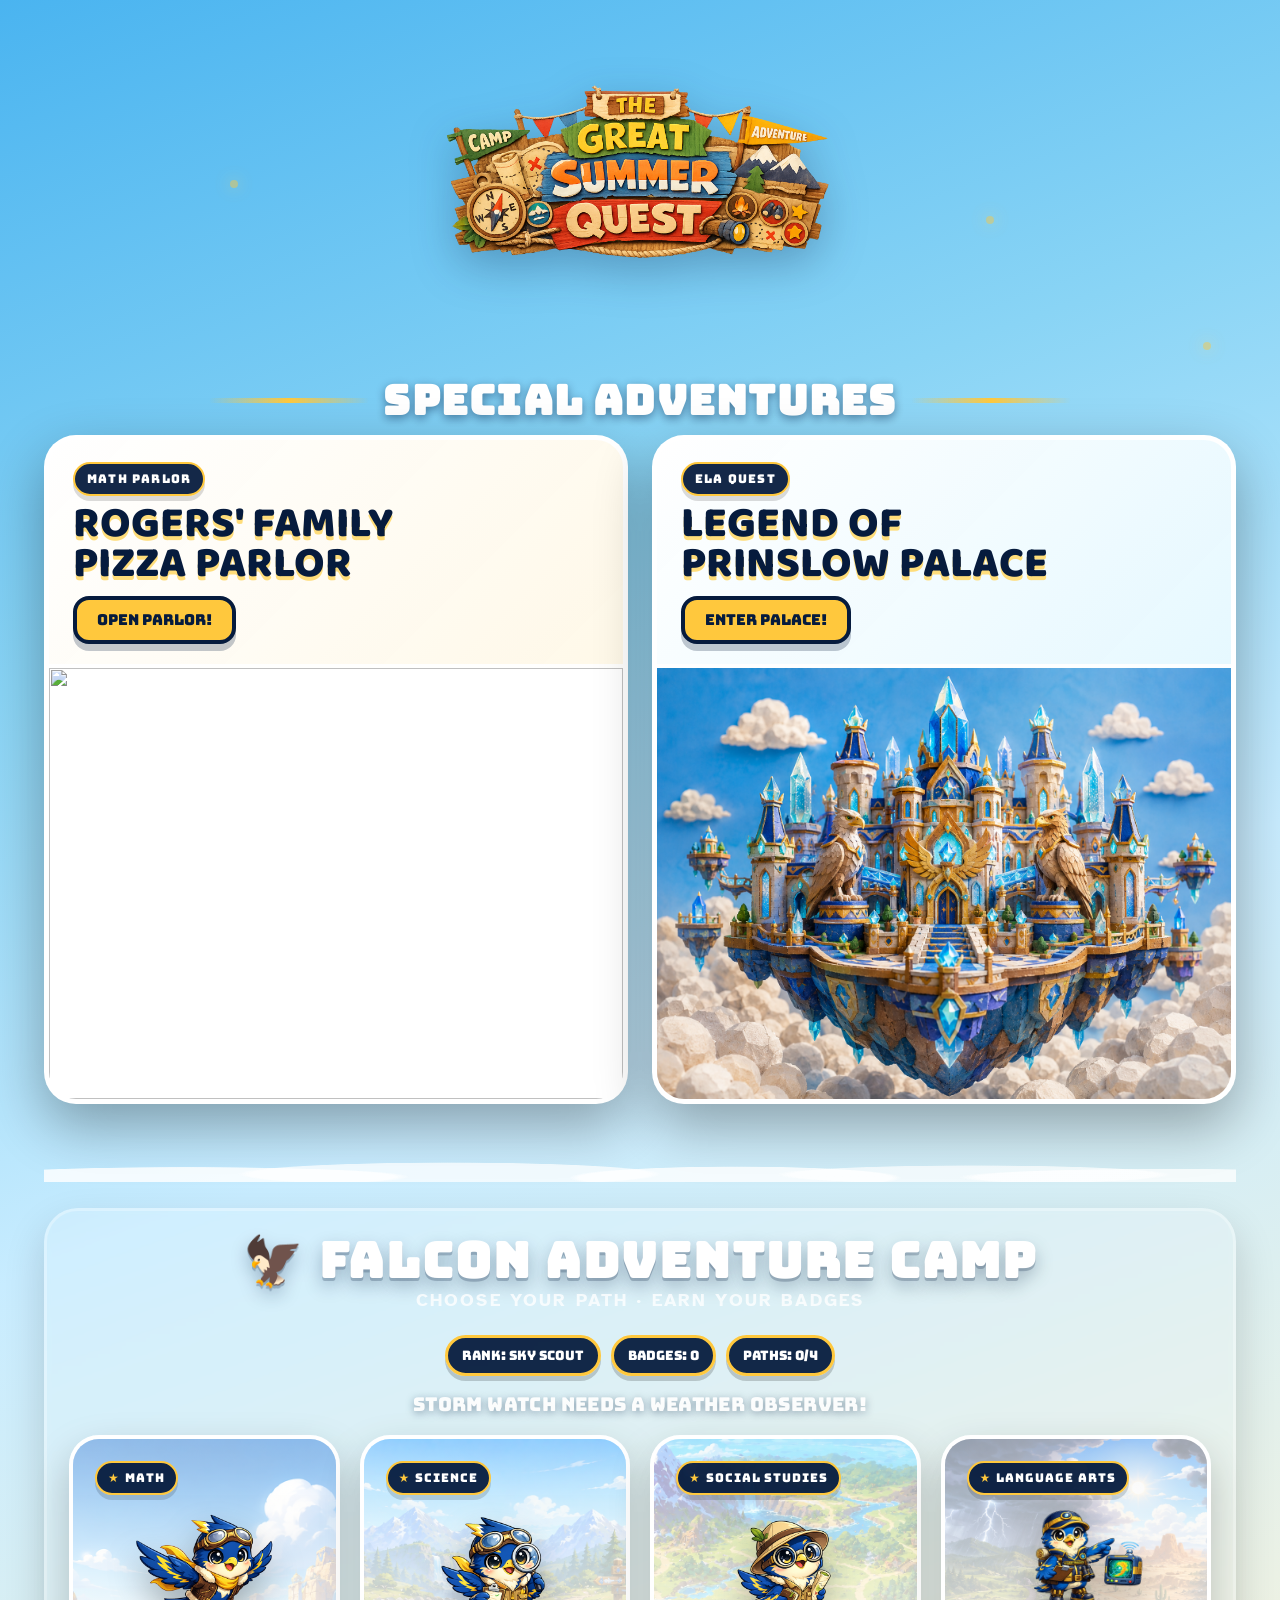
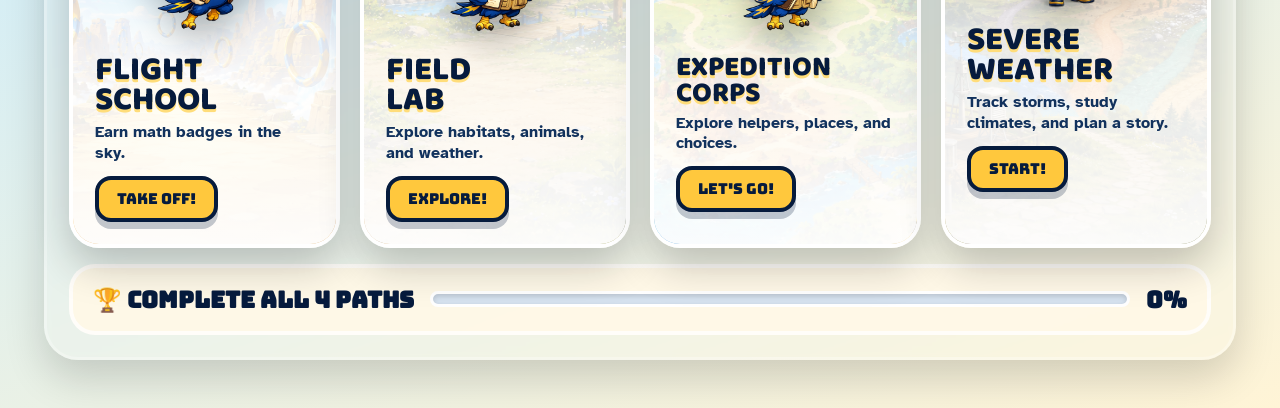
==== commit d7b8f9b0: "Add files via upload" ====
--- a/index.html
+++ b/index.html
@@ -22,23 +22,12 @@
   font-family:'Atkinson Hyperlegible',system-ui,sans-serif;
   color:var(--ink);
   overflow-x:hidden;
-  /* Sky-to-warm gradient always visible behind everything */
-  background:linear-gradient(180deg,#5ab8f0 0%,#b8e8ff 36%,#fff4d6 100%);
+  /* Clean sky-to-warm gradient — no background image competing with the cards */
+  background:linear-gradient(160deg,#4ab4f0 0%,#89d4f5 28%,#c8ecff 52%,#fff4d6 100%);
 }
 a{text-decoration:none;color:inherit}
 
-/* ── Background scene layer ──────────────────────────────────────────── */
-/* Single fixed overlay: the camp scene art at low opacity.
-   Kept subtle so cards read clearly on top. */
-body::before{
-  content:"";
-  position:fixed;
-  inset:0;
-  background:url('bg-camp.png') center/cover no-repeat;
-  opacity:.28;
-  pointer-events:none;
-  z-index:0;
-}
+/* No body::before background scene overlay — the gradient is the atmosphere */
 
 /* ── Page shell ──────────────────────────────────────────────────────── */
 .page{
@@ -50,18 +39,44 @@
   gap:28px;
 }
 
-/* ── Hero sign ───────────────────────────────────────────────────────── */
+/* ── Hero title ──────────────────────────────────────────────────────── */
 .title-screen{
-  display:grid;
-  place-items:center;
-  padding:8px 10px 0;
-}
+  padding:32px clamp(14px,4vw,44px) 20px;
+  text-align:center;
+}
+/* Full-width hero banner — used if the sign image loads */
 .hero-sign{
-  width:min(860px,88vw);
-  max-height:240px;
+  width:100%;
+  max-width:920px;
+  max-height:280px;
   object-fit:contain;
-  filter:drop-shadow(0 18px 24px rgba(6,27,61,.32));
+  display:block;
+  margin:0 auto;
+  filter:drop-shadow(0 14px 22px rgba(6,27,61,.28));
   animation:signFloat 2.8s ease-in-out infinite alternate;
+}
+/* Fallback title shown when hero-sign.png fails or as the primary title treatment */
+.hero-title{
+  font-family:'Baloo 2',system-ui,sans-serif;
+  font-weight:800;
+  font-size:clamp(48px,8vw,110px);
+  line-height:.88;
+  margin:0 auto;
+  color:var(--navy);
+  text-shadow:
+    0 4px 0 #fff,
+    0 8px 0 var(--gold2),
+    0 18px 28px rgba(6,27,61,.22);
+  text-transform:uppercase;
+  letter-spacing:-.01em;
+}
+.hero-sub{
+  font-family:'Bungee',system-ui;
+  font-size:clamp(14px,1.8vw,22px);
+  color:rgba(6,27,61,.72);
+  letter-spacing:.18em;
+  text-transform:uppercase;
+  margin-top:10px;
 }
 @keyframes signFloat{
   from{transform:translateY(3px) rotate(-.3deg)}
@@ -220,13 +235,25 @@
   margin-top:2px;
 }
 
-/* ── Cloud divider ───────────────────────────────────────────────────── */
-.cloud-divider{
-  height:72px;
-  background:url('cloud-divider.png') center/contain no-repeat;
-  filter:drop-shadow(0 10px 16px rgba(6,27,61,.14));
-  margin:-6px 0 -12px;
-  opacity:.9;
+/* ── Section divider ─────────────────────────────────────────────────── */
+/* Full-width wave shape between Special Adventures and Camp Paths.
+   Pure CSS — no image dependency. */
+.section-divider{
+  position:relative;
+  height:52px;
+  margin:-2px 0;
+  overflow:hidden;
+}
+.section-divider::before{
+  content:"";
+  position:absolute;
+  inset:0;
+  background:
+    radial-gradient(ellipse at 12% 90%,rgba(255,255,255,.82) 0 14%,transparent 15%),
+    radial-gradient(ellipse at 34% 85%,rgba(255,255,255,.72) 0 18%,transparent 19%),
+    radial-gradient(ellipse at 58% 92%,rgba(255,255,255,.78) 0 16%,transparent 17%),
+    radial-gradient(ellipse at 78% 86%,rgba(255,255,255,.68) 0 14%,transparent 15%),
+    radial-gradient(ellipse at 94% 91%,rgba(255,255,255,.74) 0 12%,transparent 13%);
 }
 
 /* ── Camp section ────────────────────────────────────────────────────── */
@@ -241,9 +268,25 @@
   backdrop-filter:blur(3px);
 }
 .camp-banner{
-  min-height:72px;
-  background:url('camp-paths-banner.png') center/contain no-repeat;
-  margin:-6px 0 -4px;
+  text-align:center;
+  padding:4px 0 8px;
+}
+.camp-banner-title{
+  font-family:'Bungee',system-ui;
+  font-size:clamp(28px,3.8vw,52px);
+  line-height:1;
+  color:#fff;
+  text-shadow:0 3px 0 rgba(6,27,61,.22),0 8px 18px rgba(6,27,61,.28);
+  letter-spacing:.04em;
+  margin:0;
+}
+.camp-banner-sub{
+  font-weight:900;
+  font-size:clamp(13px,1.4vw,18px);
+  color:rgba(255,255,255,.78);
+  letter-spacing:.12em;
+  text-transform:uppercase;
+  margin:4px 0 0;
 }
 .camp-progress-row{
   display:flex;
@@ -502,7 +545,8 @@
 }
 @media(max-width:760px){
   .page{padding:14px 12px 36px;gap:20px}
-  .hero-sign{max-height:170px}
+  .hero-sign{max-height:200px}
+  .hero-title{font-size:clamp(40px,14vw,72px)}
   .destinations{gap:16px}
   /* Back to stacked layout on phones */
   .destination-card{
@@ -534,7 +578,15 @@
 <div class="page">
 
 <header class="title-screen" aria-label="The Great Summer Quest">
-  <img class="hero-sign" src="hero-summer-quest-sign.png" alt="The Great Summer Quest">
+  <!-- Sign image — shows if asset exists, hides if not via onerror -->
+  <img class="hero-sign" src="hero-summer-quest-sign.png"
+       alt="The Great Summer Quest"
+       onerror="this.style.display='none';document.getElementById('heroFallback').style.display='block'">
+  <!-- CSS fallback title — hidden while image loads, shown if image fails -->
+  <div id="heroFallback" style="display:none">
+    <h1 class="hero-title">THE GREAT<br>SUMMER QUEST</h1>
+    <p class="hero-sub">Falcon Adventure Camp</p>
+  </div>
 </header>
 
 <section class="section-shell special-shell" aria-label="Special Adventures">
@@ -566,10 +618,13 @@
   </div>
 </section>
 
-<div class="cloud-divider" aria-hidden="true"></div>
+<div class="section-divider" aria-hidden="true"></div>
 
 <section class="camp-section" aria-label="Camp Paths">
-  <div class="camp-banner" aria-hidden="true"></div>
+  <div class="camp-banner" aria-label="Falcon Adventure Camp">
+    <h2 class="camp-banner-title">🦅 FALCON ADVENTURE CAMP</h2>
+    <p class="camp-banner-sub">Choose your path · Earn your badges</p>
+  </div>
   <div class="camp-progress-row" aria-label="Camp progress tracker">
     <span class="chip">RANK: <span id="rankName">SKY SCOUT</span></span>
     <span class="chip">BADGES: <span id="badgeCount">0</span></span>
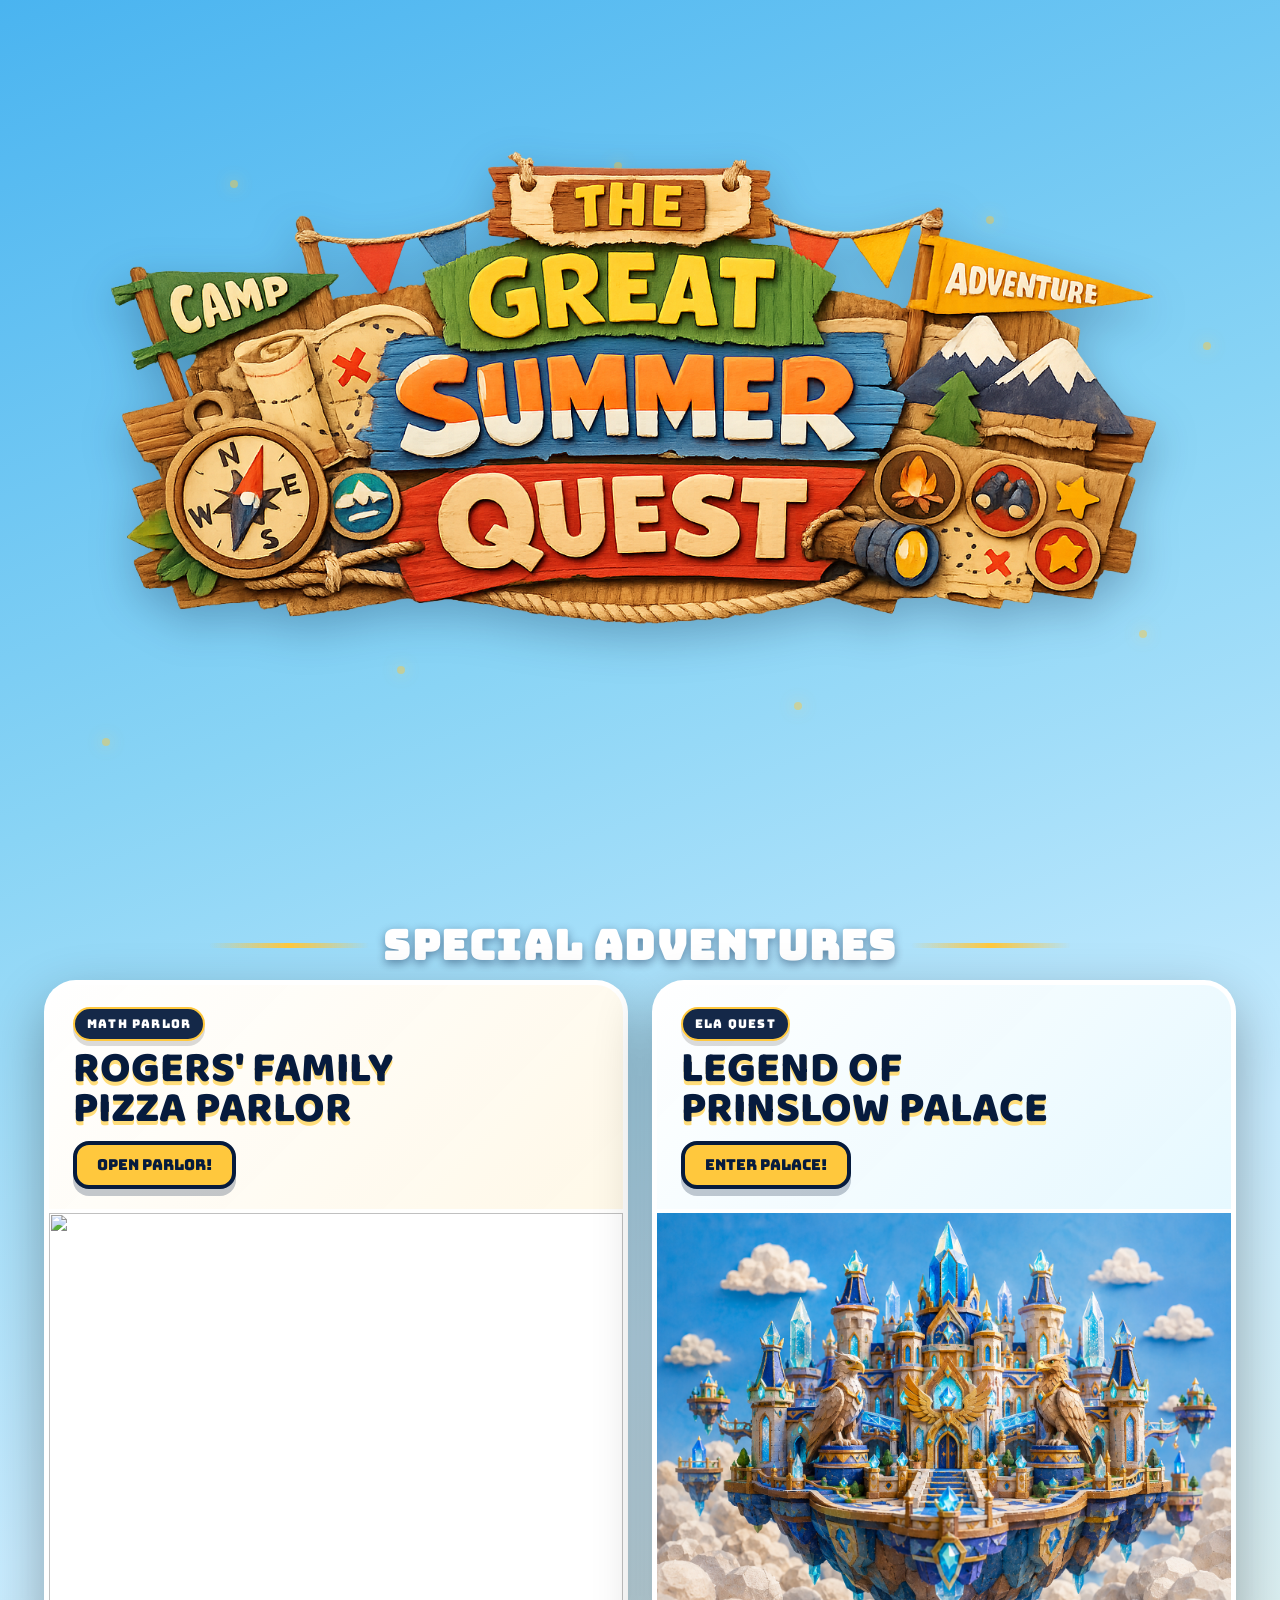
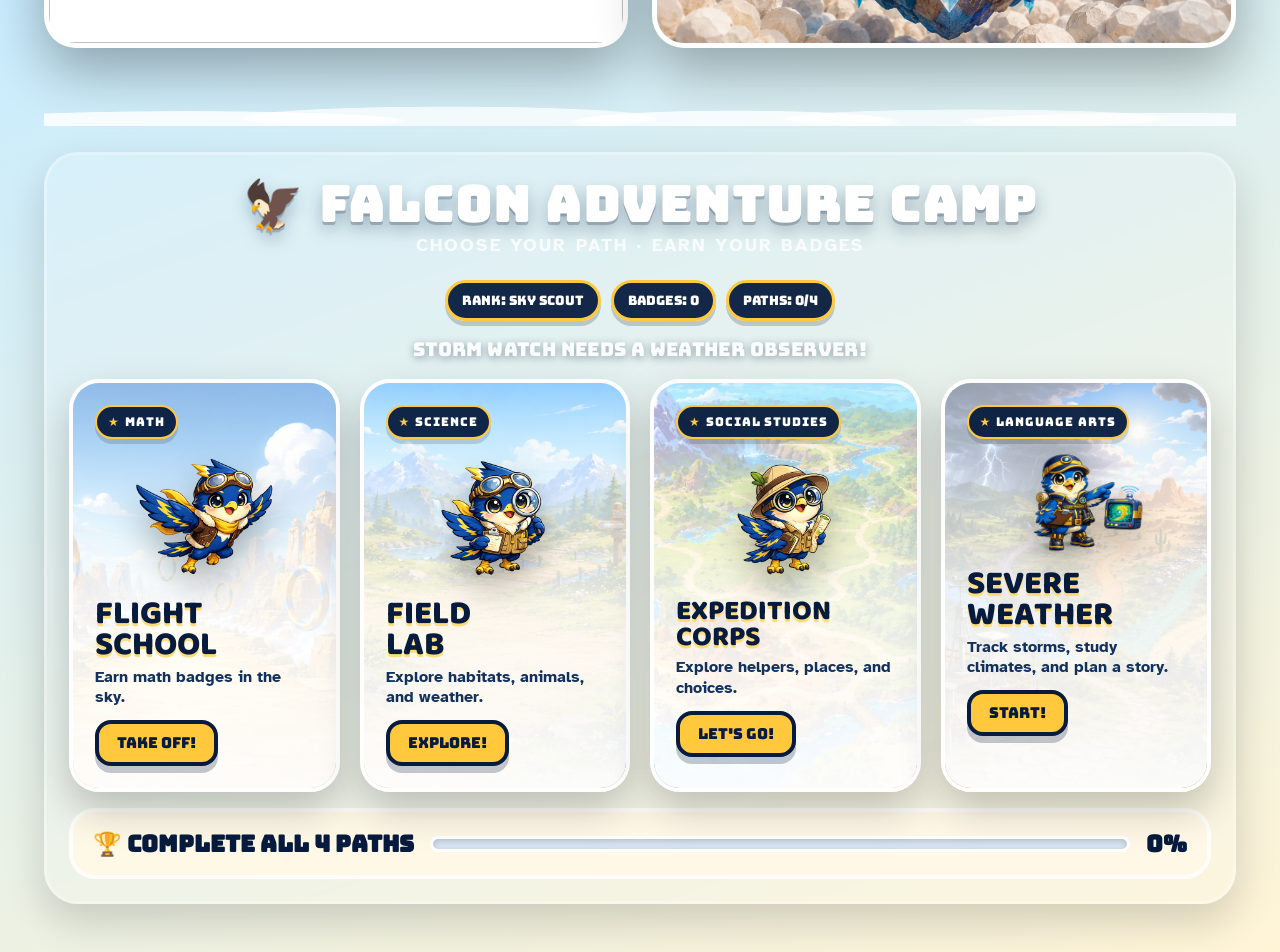
==== commit bcc3fc01: "Add files via upload" ====
--- a/index.html
+++ b/index.html
@@ -41,14 +41,18 @@
 
 /* ── Hero title ──────────────────────────────────────────────────────── */
 .title-screen{
-  padding:32px clamp(14px,4vw,44px) 20px;
+  min-height:48vh;
+  display:flex;
+  align-items:flex-start;
+  justify-content:center;
+  padding:40px 20px 70px;
   text-align:center;
 }
 /* Full-width hero banner — used if the sign image loads */
 .hero-sign{
-  width:100%;
-  max-width:920px;
-  max-height:280px;
+  width:min(1150px,92vw);
+  max-width:none;
+  max-height:none;
   object-fit:contain;
   display:block;
   margin:0 auto;
@@ -545,7 +549,9 @@
 }
 @media(max-width:760px){
   .page{padding:14px 12px 36px;gap:20px}
-  .hero-sign{max-height:200px}
+  .hero-sign{
+    width:min(900px,95vw);
+  }
   .hero-title{font-size:clamp(40px,14vw,72px)}
   .destinations{gap:16px}
   /* Back to stacked layout on phones */
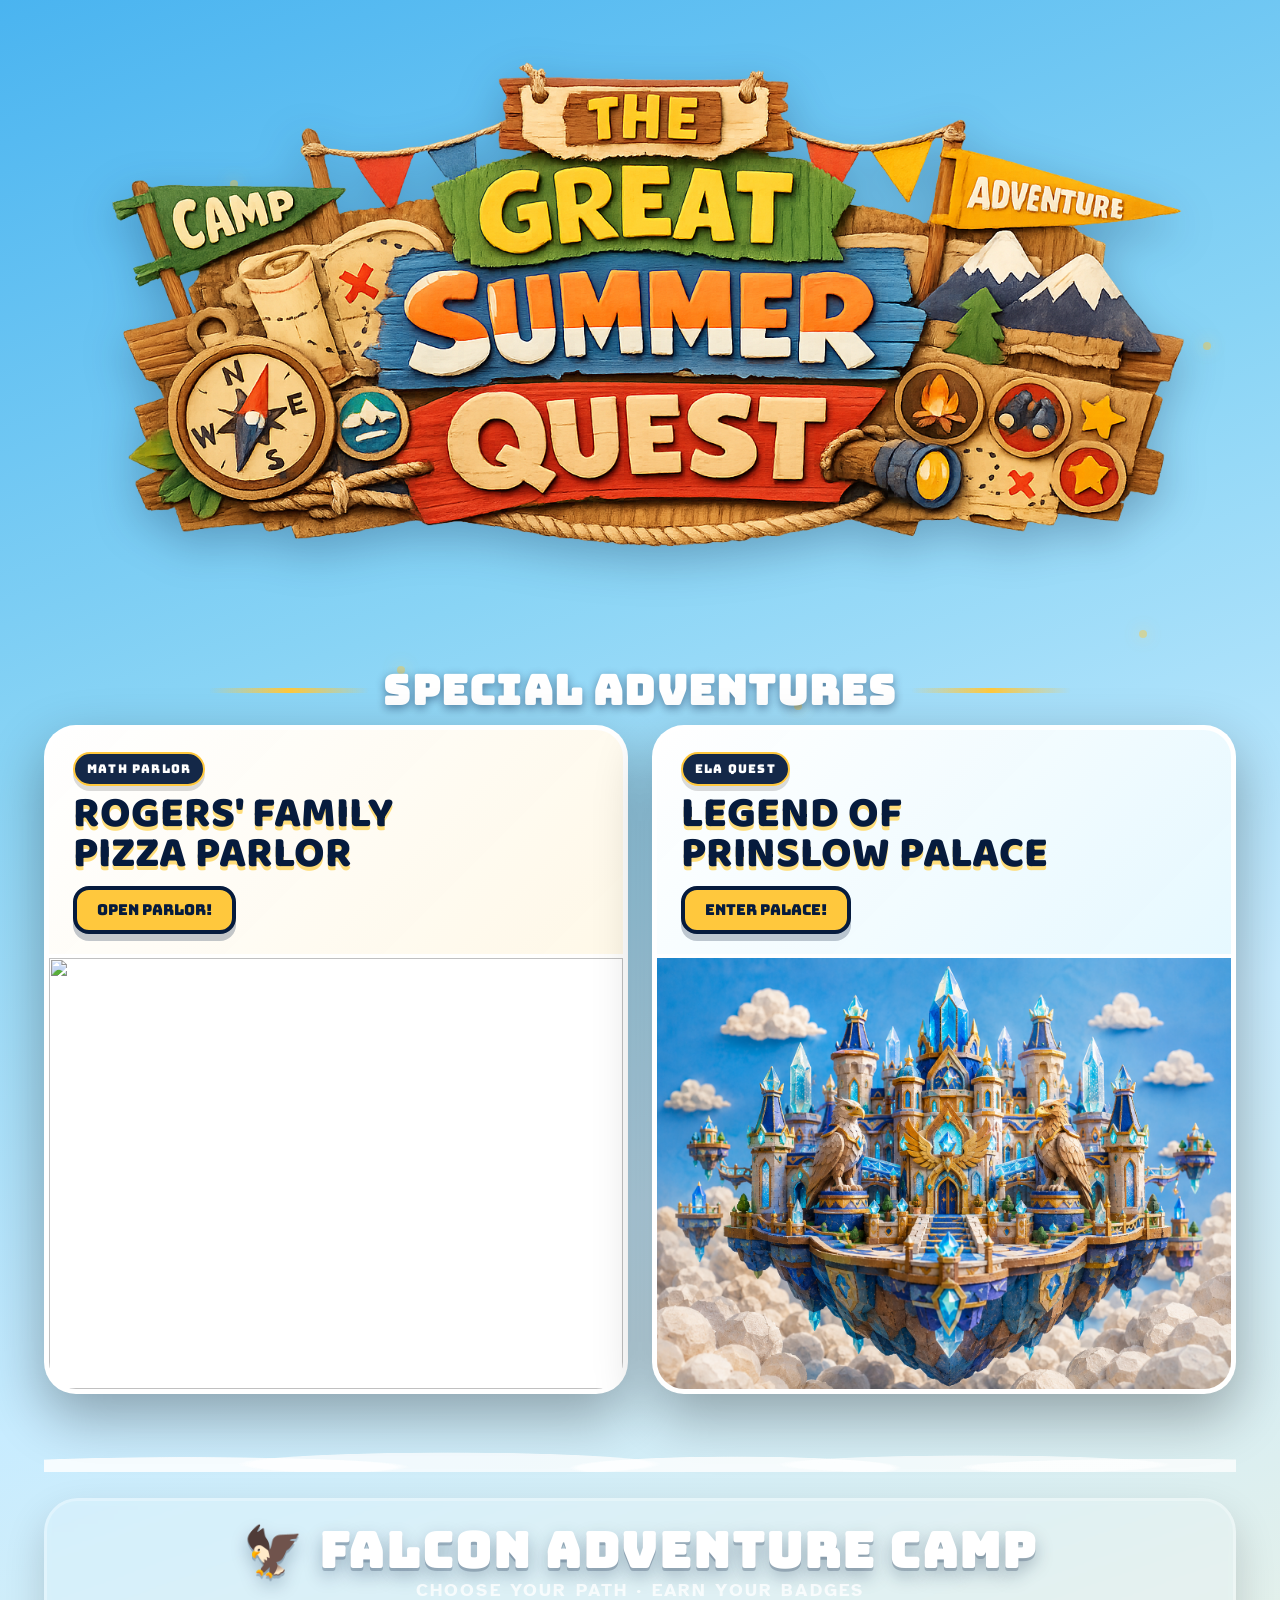
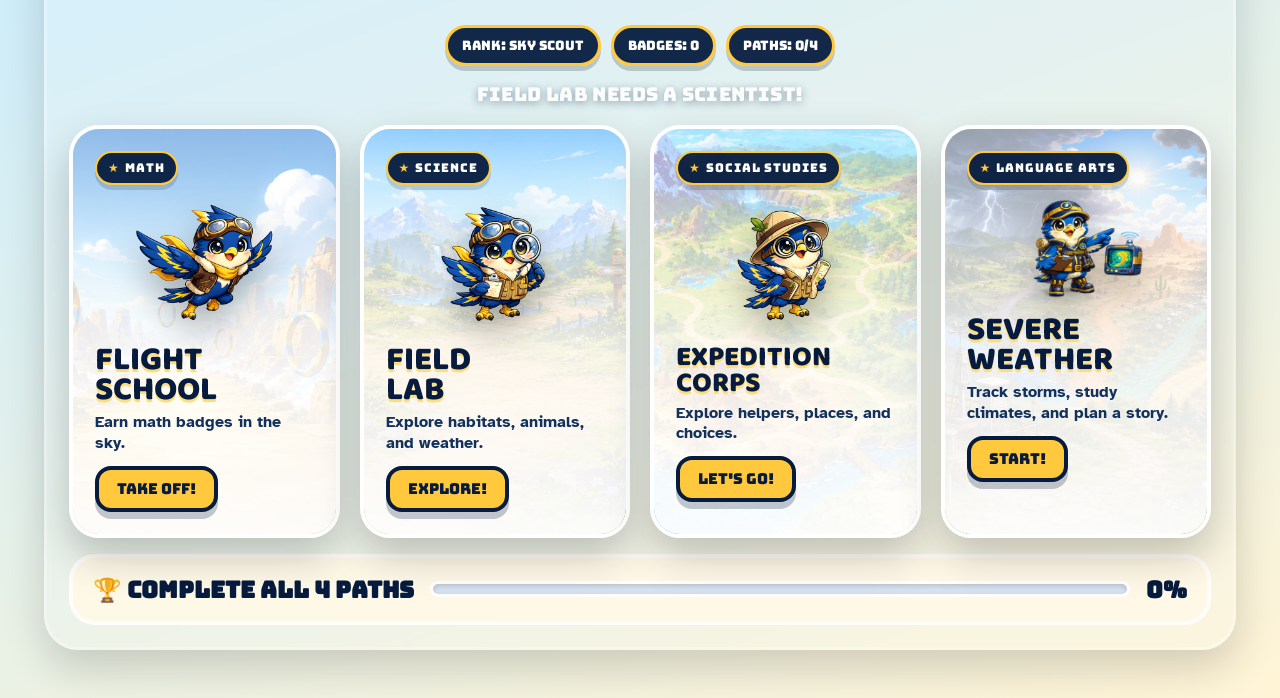
==== commit 2e6370ea: "Organize image assets into folders" ====
--- a/index.html
+++ b/index.html
@@ -363,10 +363,10 @@
   inset:0;
   background:linear-gradient(180deg,rgba(255,255,255,.22) 0%,rgba(255,255,255,.80) 52%,rgba(255,255,255,.97) 100%);
 }
-.flight::before{background-image:url('bg-canyon.png')}
-.lab::before{background-image:url('bg-lab.png')}
-.expedition::before{background-image:url('bg-geography.png')}
-.storm::before{background-image:url('bg-storm.png')}
+.flight::before{background-image:url('assets/backgrounds/bg-canyon.png')}
+.lab::before{background-image:url('assets/backgrounds/bg-lab.png')}
+.expedition::before{background-image:url('assets/backgrounds/bg-geography.png')}
+.storm::before{background-image:url('assets/backgrounds/bg-storm.png')}
 
 .card-inner{
   position:relative;
@@ -585,7 +585,7 @@
 
 <header class="title-screen" aria-label="The Great Summer Quest">
   <!-- Sign image — shows if asset exists, hides if not via onerror -->
-  <img class="hero-sign" src="hero-summer-quest-sign.png"
+  <img class="hero-sign" src="assets/ui/hero-summer-quest-sign.png"
        alt="The Great Summer Quest"
        onerror="this.style.display='none';document.getElementById('heroFallback').style.display='block'">
   <!-- CSS fallback title — hidden while image loads, shown if image fails -->
@@ -606,7 +606,7 @@
         <span class="destination-button">OPEN PARLOR!</span>
       </div>
       <div class="destination-art-wrap">
-        <img class="destination-art" src="card-pizza-parlor.png" alt="" aria-hidden="true">
+        <img class="destination-art" src="assets/cards/card-pizza-parlor.png" alt="" aria-hidden="true">
       </div>
     </a>
 
@@ -617,7 +617,7 @@
         <span class="destination-button">ENTER PALACE!</span>
       </div>
       <div class="destination-art-wrap">
-        <img class="destination-art" src="card-prinslow-palace.png" alt="" aria-hidden="true">
+        <img class="destination-art" src="assets/cards/card-prinslow-palace.png" alt="" aria-hidden="true">
       </div>
     </a>
 
@@ -643,7 +643,7 @@
       <div class="card-inner">
         <div class="subject">MATH</div>
         <div class="character-wrap">
-          <img class="path-character" src="falcon-pilot.png" alt="Pilot falcon">
+          <img class="path-character" src="assets/characters/falcon-pilot.png" alt="Pilot falcon">
         </div>
         <div>
           <h2 class="path-title">Flight<br>School</h2>
@@ -657,7 +657,7 @@
       <div class="card-inner">
         <div class="subject">SCIENCE</div>
         <div class="character-wrap">
-          <img class="path-character" src="falcon-science.png" alt="Scientist falcon">
+          <img class="path-character" src="assets/characters/falcon-science.png" alt="Scientist falcon">
         </div>
         <div>
           <h2 class="path-title">Field<br>Lab</h2>
@@ -671,7 +671,7 @@
       <div class="card-inner">
         <div class="subject">SOCIAL STUDIES</div>
         <div class="character-wrap">
-          <img class="path-character" src="falcon-explorer.png" alt="Explorer falcon">
+          <img class="path-character" src="assets/characters/falcon-explorer.png" alt="Explorer falcon">
         </div>
         <div>
           <h2 class="path-title expedition-title">Expedition<br>Corps</h2>
@@ -685,7 +685,7 @@
       <div class="card-inner">
         <div class="subject">LANGUAGE ARTS</div>
         <div class="character-wrap">
-          <img class="path-character" src="falcon-storm-tracker-card.png" alt="Storm tracker falcon">
+          <img class="path-character" src="assets/characters/falcon-storm-tracker-card.png" alt="Storm tracker falcon">
         </div>
         <div>
           <h2 class="path-title">Severe<br>Weather</h2>
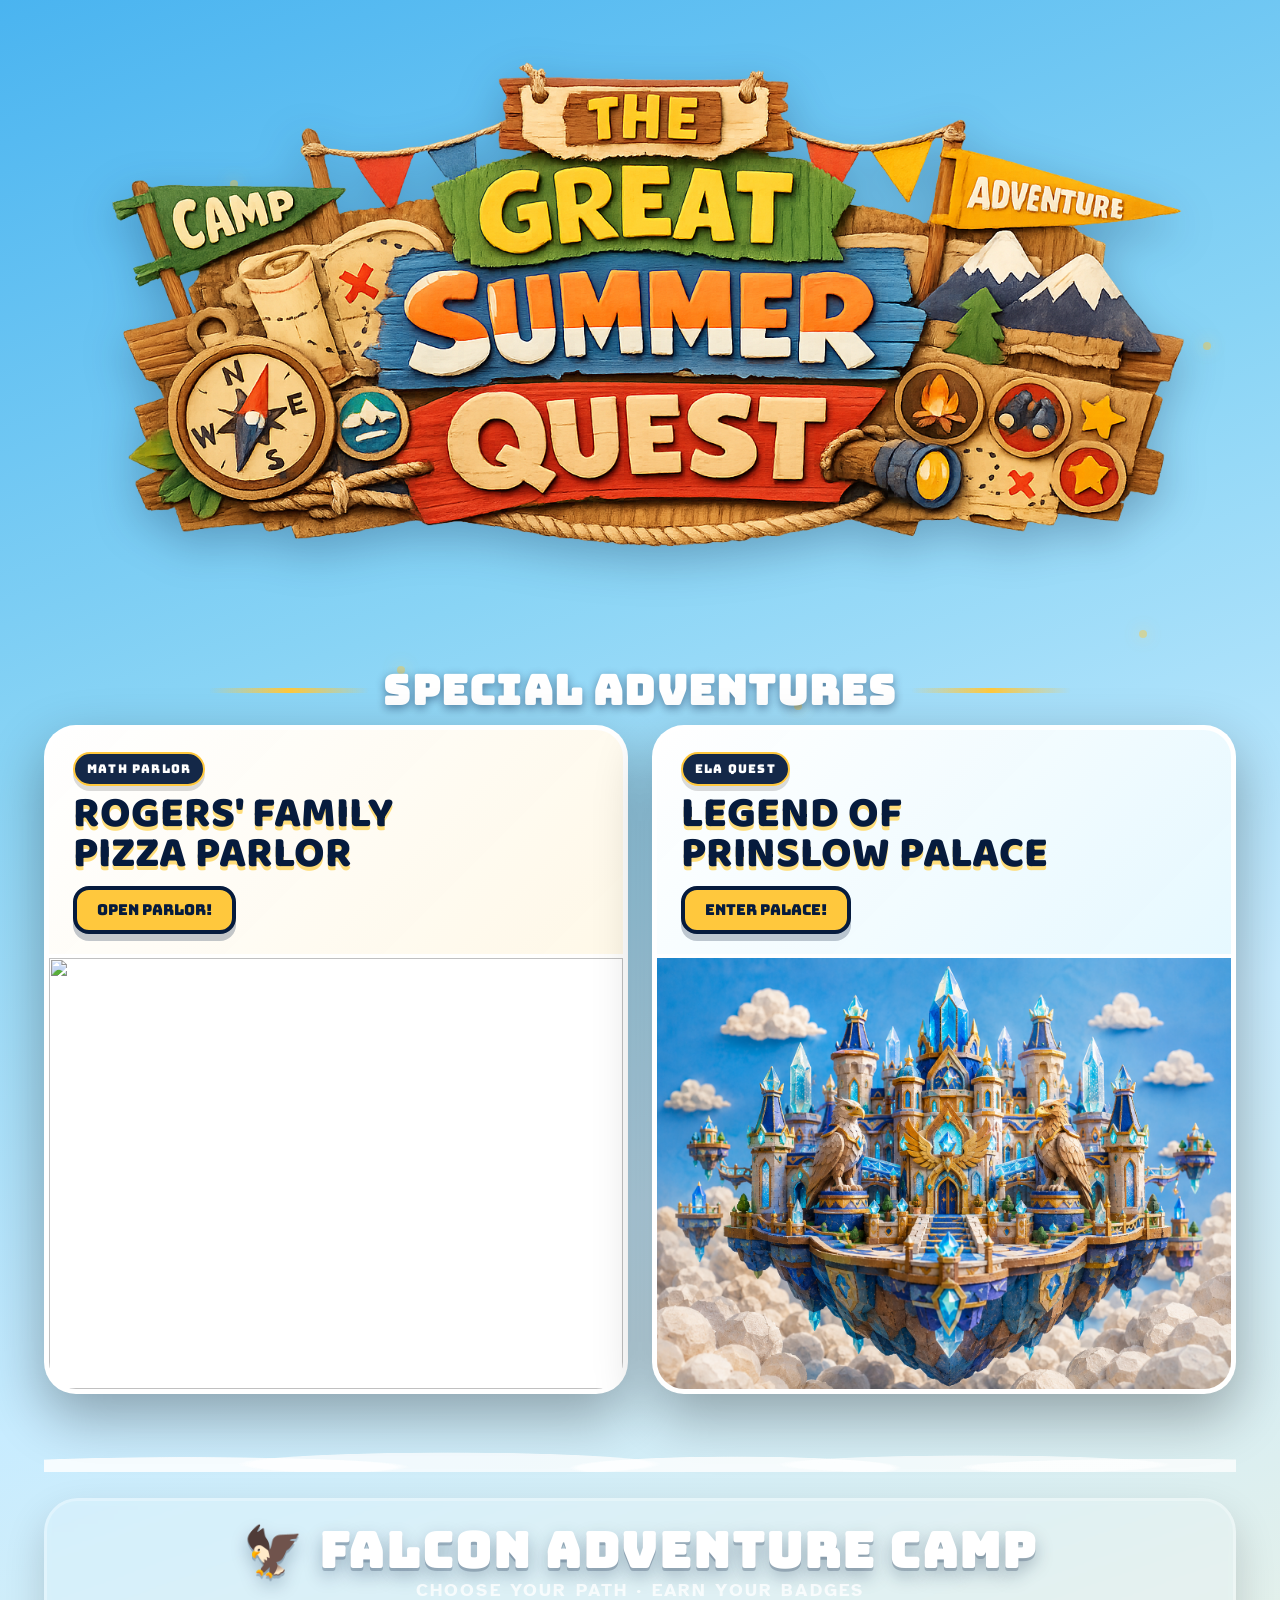
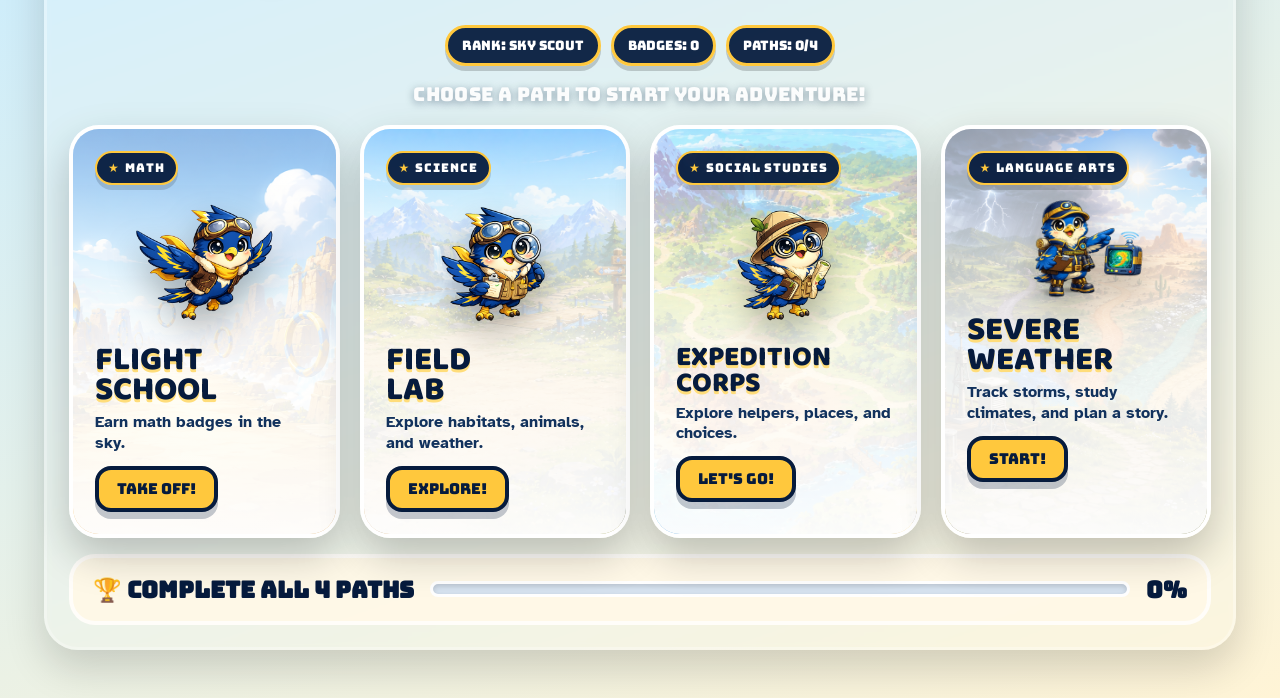
==== commit b12c3cb8: "Reorganize project assets and scripts" ====
--- a/index.html
+++ b/index.html
@@ -723,7 +723,7 @@
   }
 })();
 </script>
-<script src="camp.js"></script>
-<script src="dev-tools.js"></script>
+<script src="js/camp.js"></script>
+<script src="js/dev-tools.js"></script>
 </body>
 </html>
